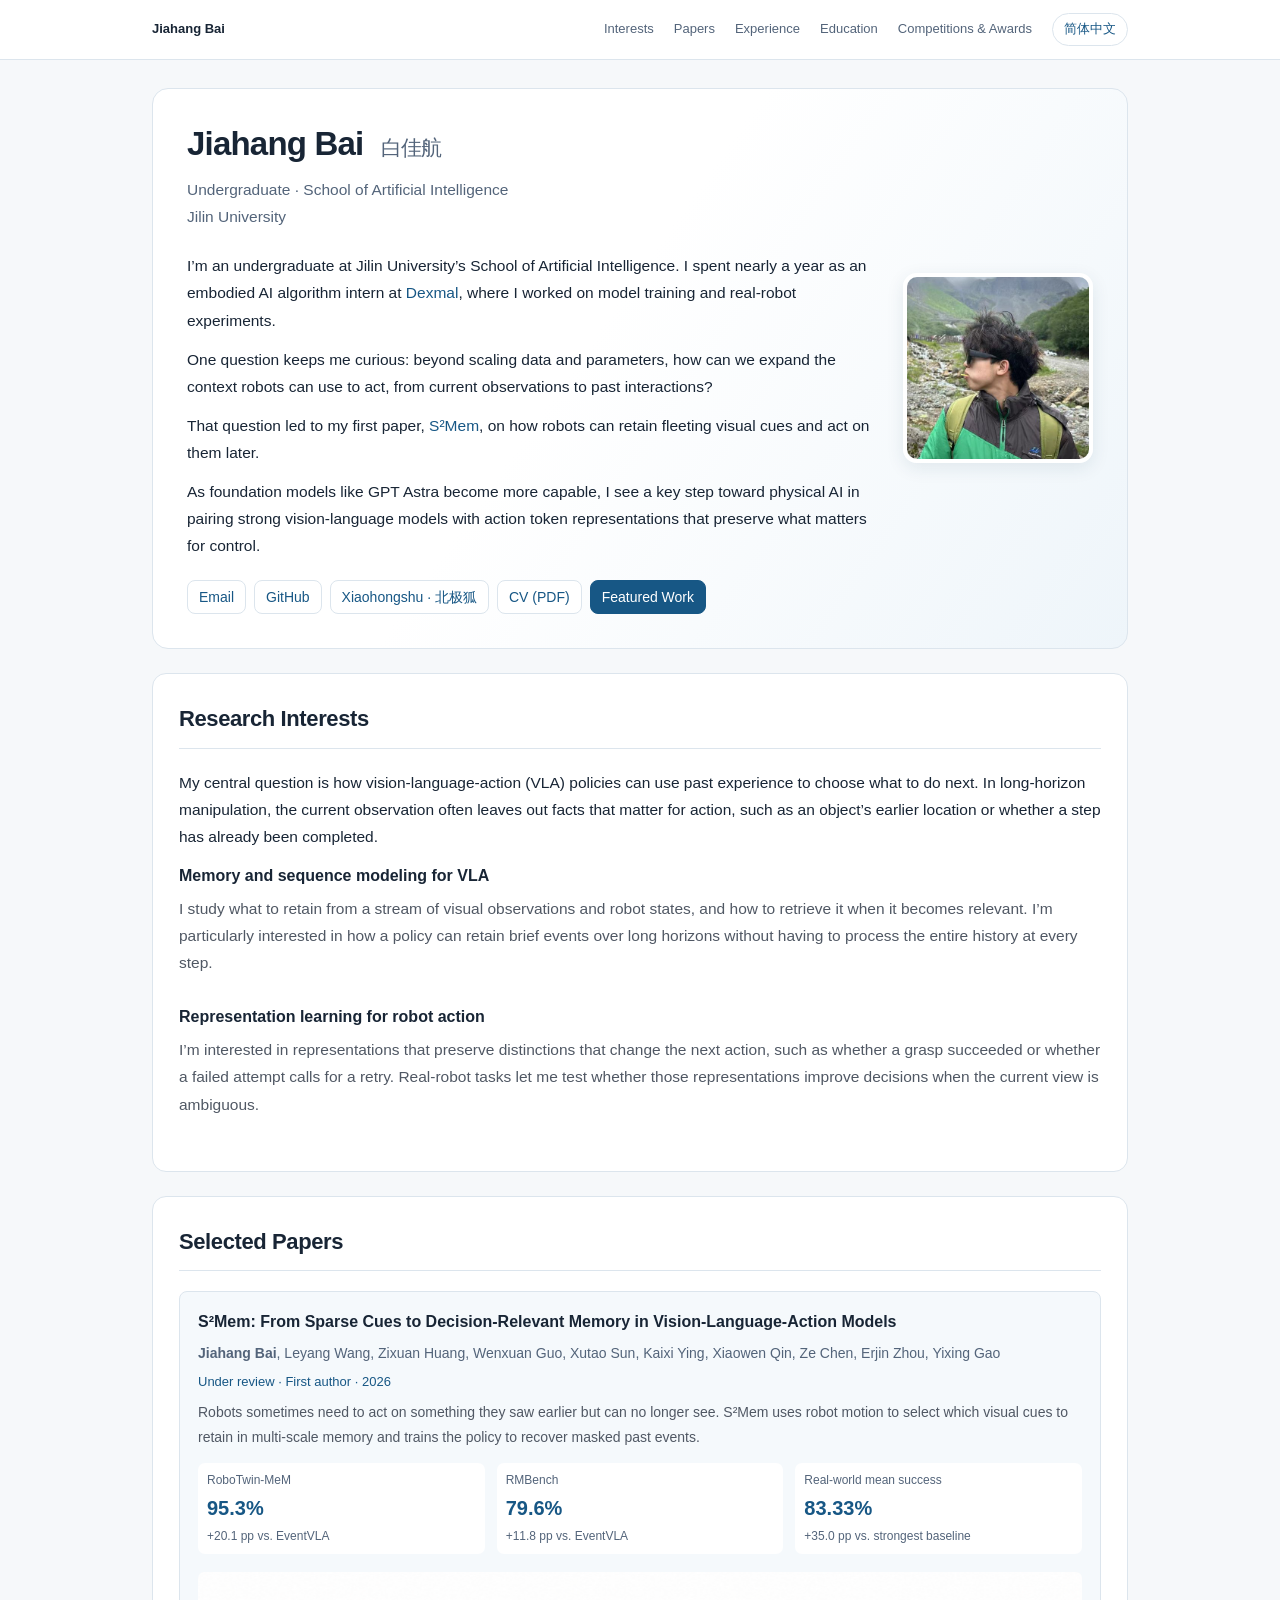
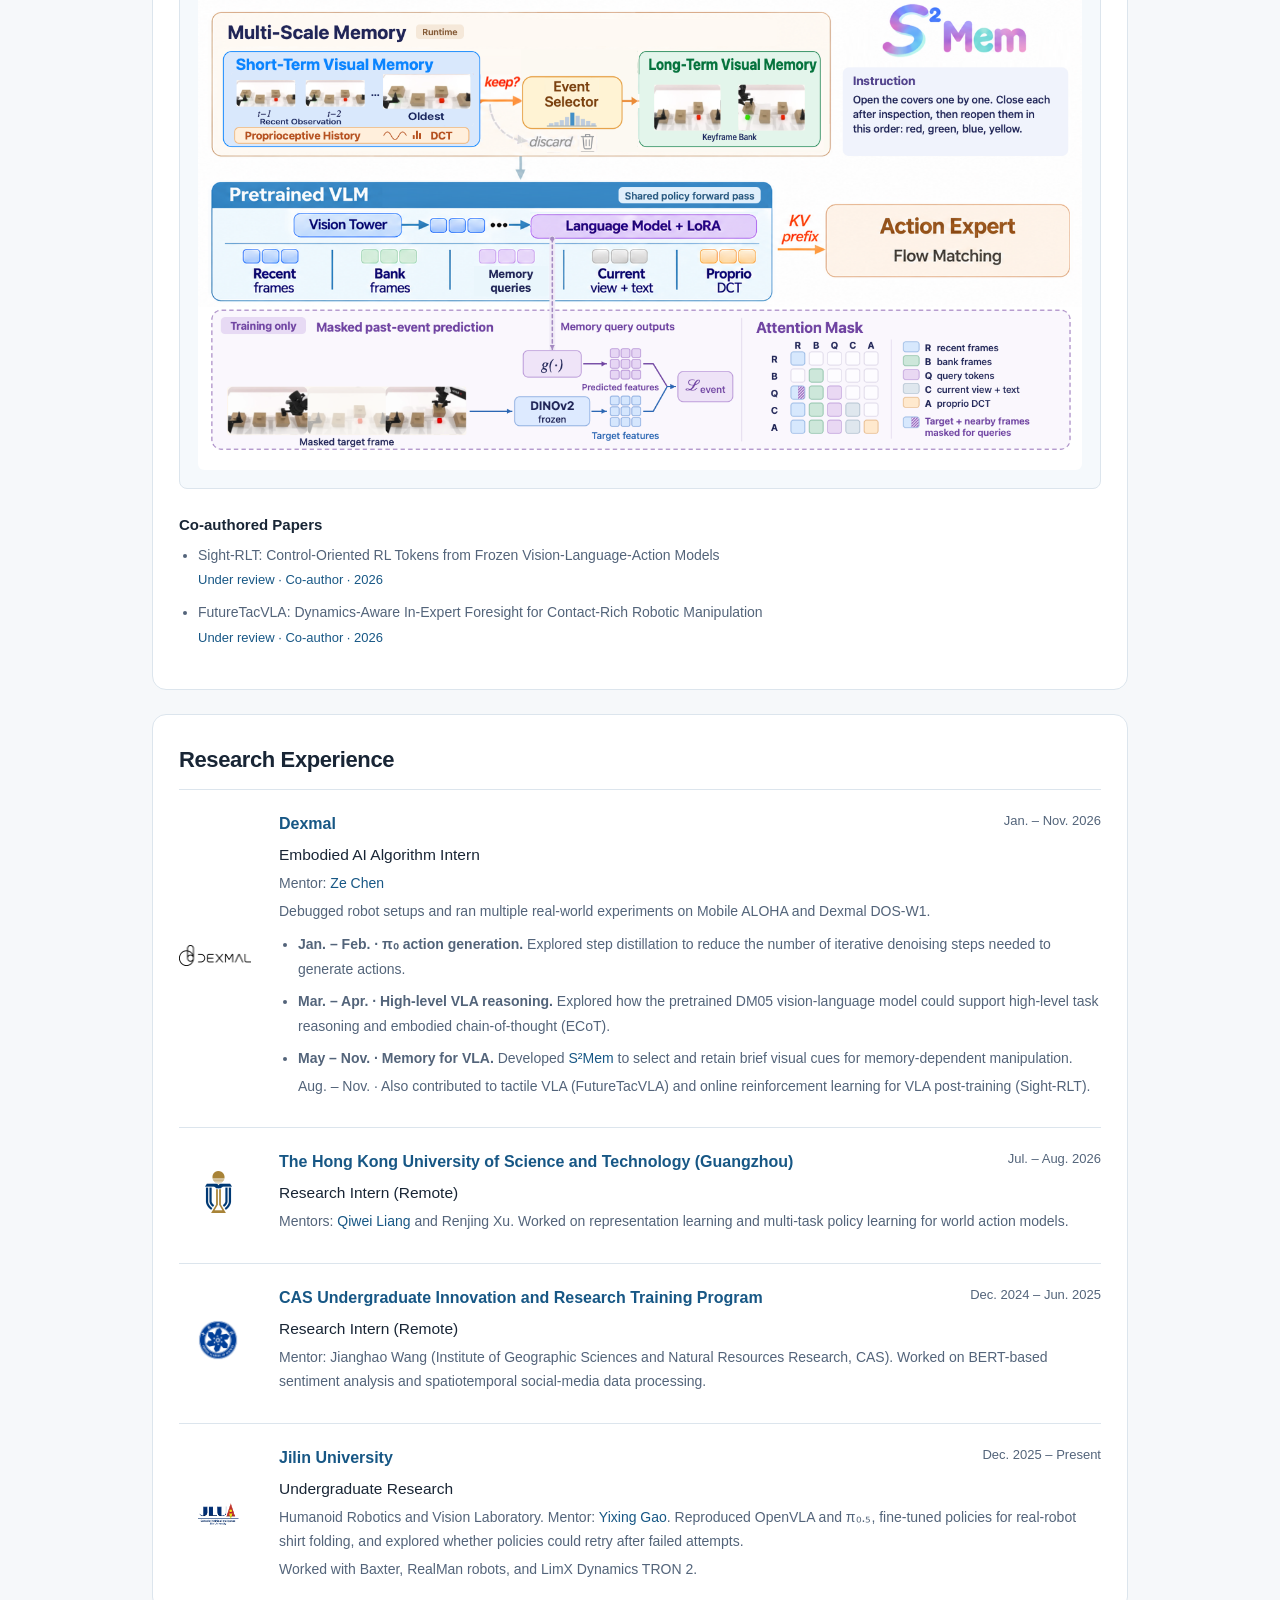
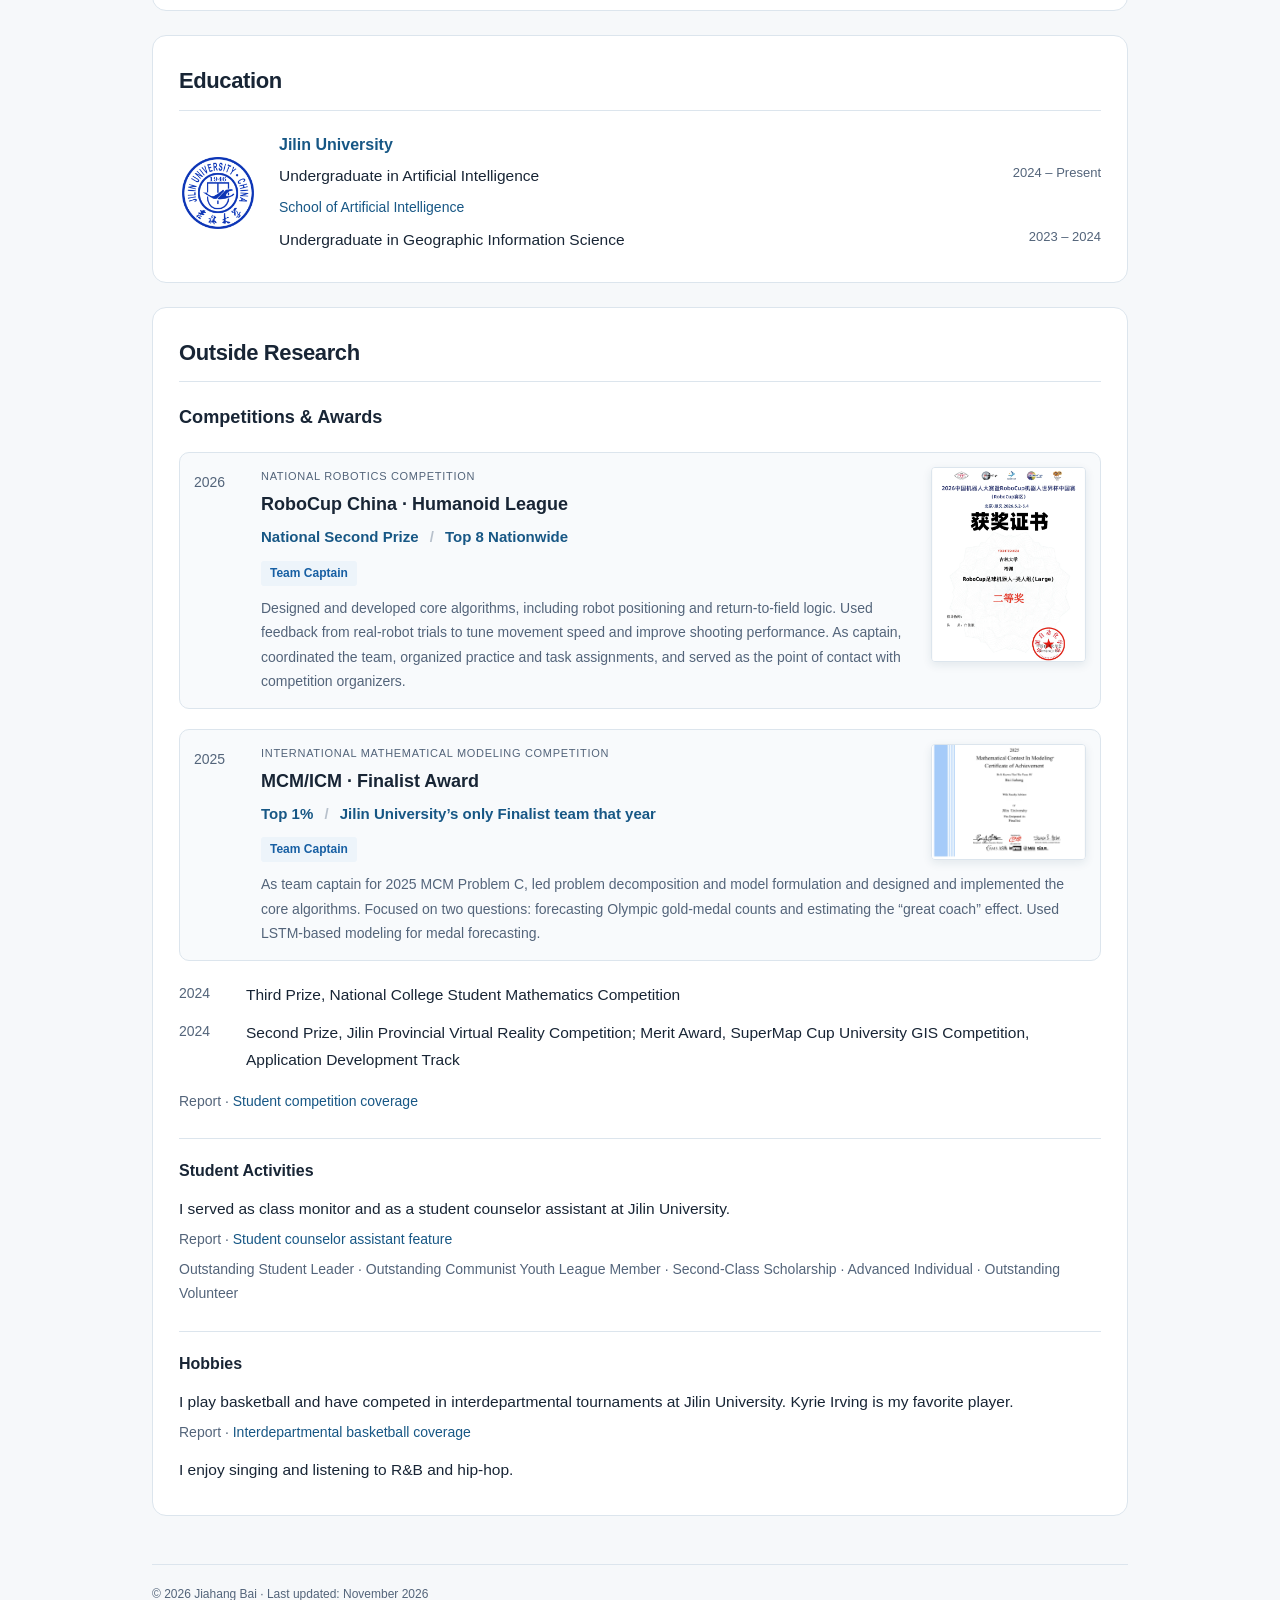
==== index.html @ dd1dfa13 "Display the S²Mem architecture at full card width" ====
<!doctype html>
<html lang="en">
<head>
<meta charset="utf-8"><meta name="viewport" content="width=device-width, initial-scale=1">
<title>Jiahang Bai | Jilin University</title>
<meta name="description" content="Jiahang Bai, undergraduate at Jilin University. Research in embodied AI, robot learning and memory in vision-language-action models.">
<link rel="canonical" href="https://jiahangbai.github.io/">
<link rel="stylesheet" href="site.css?v=s2mem-wide">

</head>
<body>
<nav aria-label="Main navigation"><div class="wrap"><a class="name" href="#about">Jiahang Bai</a><a href="#research">Interests</a><a href="#ongoing">Papers</a><a href="#experience">Experience</a><a href="#education">Education</a><a href="#honors">Competitions &amp; Awards</a><a class="language-switch" href="zh.html" hreflang="zh-CN" lang="zh-CN">简体中文</a></div></nav>
<main class="wrap">
<header id="about"><div><h1>Jiahang Bai <span lang="zh">白佳航</span></h1><p class="role">Undergraduate · School of Artificial Intelligence<br>Jilin University</p><p>I’m an undergraduate at Jilin University’s School of Artificial Intelligence. I spent nearly a year as an embodied AI algorithm intern at <a href="https://www.dexmal.com/">Dexmal</a>, where I worked on model training and real-robot experiments.</p><p>One question keeps me curious: beyond scaling data and parameters, how can we expand the context robots can use to act, from current observations to past interactions?</p><p>That question led to my first paper, <a href="#s2mem">S²Mem</a>, on how robots can retain fleeting visual cues and act on them later.</p><p>As foundation models like GPT Astra become more capable, I see a key step toward physical AI in pairing strong vision-language models with action token representations that preserve what matters for control.</p><div class="links"><a href="mailto:baijh2323@mails.jlu.edu.cn">Email</a><a href="https://github.com/JiahangBai">GitHub</a><a href="https://xhslink.cn/o/AUrNLGoAuPa" target="_blank" rel="noopener">Xiaohongshu · 北极狐</a><a href="assets/Jiahang_Bai_Research_CV.pdf?v=selected-papers" target="_blank" rel="noopener">CV (PDF)</a><a href="#s2mem">Featured Work</a></div></div><div class="photo"><img class="portrait" src="assets/portrait-mountains.jpg" alt="Jiahang Bai in a mountain valley" width="190" height="190"></div></header>
<section id="research">
<h2>Research Interests</h2>
<p>My central question is how vision-language-action (VLA) policies can use past experience to choose what to do next. In long-horizon manipulation, the current observation often leaves out facts that matter for action, such as an object’s earlier location or whether a step has already been completed.</p>
<article class="research"><h3>Memory and sequence modeling for VLA</h3><p>I study what to retain from a stream of visual observations and robot states, and how to retrieve it when it becomes relevant. I’m particularly interested in how a policy can retain brief events over long horizons without having to process the entire history at every step.</p></article>
<article class="research"><h3>Representation learning for robot action</h3><p>I’m interested in representations that preserve distinctions that change the next action, such as whether a grasp succeeded or whether a failed attempt calls for a retry. Real-robot tasks let me test whether those representations improve decisions when the current view is ambiguous.</p></article>
</section>
<section id="ongoing">
<h2>Selected Papers</h2>
<article class="paper-row featured-paper" id="s2mem">
  <div>
    <h3>S²Mem: From Sparse Cues to Decision-Relevant Memory in Vision-Language-Action Models</h3>
    <p class="details"><strong>Jiahang Bai</strong>, Leyang Wang, Zixuan Huang, Wenxuan Guo, Xutao Sun, Kaixi Ying, Xiaowen Qin, Ze Chen, Erjin Zhou, Yixing Gao</p>
    <p class="paper-status">Under review · First author · 2026</p>
    <p class="paper-description">Robots sometimes need to act on something they saw earlier but can no longer see. S²Mem uses robot motion to select which visual cues to retain in multi-scale memory and trains the policy to recover masked past events.</p>
    <dl class="paper-metrics">
      <div><dt>RoboTwin-MeM</dt><dd><strong>95.3%</strong><span>+20.1 pp vs. EventVLA</span></dd></div>
      <div><dt>RMBench</dt><dd><strong>79.6%</strong><span>+11.8 pp vs. EventVLA</span></dd></div>
      <div><dt>Real-world mean success</dt><dd><strong>83.33%</strong><span>+35.0 pp vs. strongest baseline</span></dd></div>
    </dl>
  </div>
  <img class="paper-thumbnail" src="assets/s2mem-architecture.webp?v=masked-past-event" alt="S²Mem architecture showing short- and long-term visual memory, event selection, and the action expert" width="1400" height="788" loading="lazy">
</article>
<h3 class="ongoing-title">Co-authored Papers</h3>
<ul class="details ongoing-list">
<li>Sight-RLT: Control-Oriented RL Tokens from Frozen Vision-Language-Action Models<br><span class="paper-status">Under review · Co-author · 2026</span></li>
<li>FutureTacVLA: Dynamics-Aware In-Expert Foresight for Contact-Rich Robotic Manipulation<br><span class="paper-status">Under review · Co-author · 2026</span></li>
</ul>
</section>

<section id="experience"><h2>Research Experience</h2><article class="entry">
  <img class="logo" src="assets/dexmal.png" alt="Dexmal logo" loading="lazy">
  <div>
    <div class="entry-head"><h3><a href="https://www.dexmal.com/">Dexmal</a></h3><span class="date">Jan. – Nov. 2026</span></div>
    <p>Embodied AI Algorithm Intern</p>
    <p class="details">Mentor: <a href="https://openreview.net/profile?id=~Ze_Chen8">Ze Chen</a></p>
    <p class="details">Debugged robot setups and ran multiple real-world experiments on Mobile ALOHA and Dexmal DOS-W1.</p>
    <ul class="details internship-timeline">
      <li><strong>Jan. – Feb. · π₀ action generation.</strong> Explored step distillation to reduce the number of iterative denoising steps needed to generate actions.</li>
      <li><strong>Mar. – Apr. · High-level VLA reasoning.</strong> Explored how the pretrained DM05 vision-language model could support high-level task reasoning and embodied chain-of-thought (ECoT).</li>
      <li><strong>May – Nov. · Memory for VLA.</strong> Developed <a href="#s2mem">S²Mem</a> to select and retain brief visual cues for memory-dependent manipulation.
        <p>Aug. – Nov. · Also contributed to tactile VLA (FutureTacVLA) and online reinforcement learning for VLA post-training (Sight-RLT).</p>
      </li>
    </ul>
  </div>
</article>
<article class="entry">
  <img class="logo intern-logo" src="assets/hkust-gz.png" alt="HKUST Guangzhou emblem" loading="lazy">
  <div><div class="entry-head"><h3><a href="https://www.hkust-gz.edu.cn/">The Hong Kong University of Science and Technology (Guangzhou)</a></h3><span class="date">Jul. – Aug. 2026</span></div>
  <p>Research Intern (Remote)</p><p class="details">Mentors: <a href="https://kolakivy.github.io/">Qiwei Liang</a> and Renjing Xu. Worked on representation learning and multi-task policy learning for world action models.</p></div>
</article>
<article class="entry">
  <img class="logo intern-logo" src="assets/cas-icon.png" alt="Chinese Academy of Sciences emblem" loading="lazy">
  <div><div class="entry-head"><h3><a href="https://zxsq.ucas.ac.cn/login/index/ti">CAS Undergraduate Innovation and Research Training Program</a></h3><span class="date">Dec. 2024 – Jun. 2025</span></div>
  <p>Research Intern (Remote)</p><p class="details">Mentor: Jianghao Wang (Institute of Geographic Sciences and Natural Resources Research, CAS). Worked on BERT-based sentiment analysis and spatiotemporal social-media data processing.</p></div>
</article>

<article class="entry">
  <img class="logo intern-logo" src="assets/jlu-ai.png" alt="School of Artificial Intelligence, Jilin University" loading="lazy">
  <div><div class="entry-head"><h3><a href="https://www.jlu.edu.cn/">Jilin University</a></h3><span class="date">Dec. 2025 – Present</span></div>
  <p>Undergraduate Research</p><p class="details">Humanoid Robotics and Vision Laboratory. Mentor: <a href="https://sai.jlu.edu.cn/info/1094/3451.htm">Yixing Gao</a>. Reproduced OpenVLA and π₀.₅, fine-tuned policies for real-robot shirt folding, and explored whether policies could retry after failed attempts.</p><p class="details">Worked with Baxter, RealMan robots, and LimX Dynamics TRON 2.</p></div>
</article>
</section>

<section id="education">
<h2>Education</h2>
<article class="entry">
  <img class="logo education-logo" src="assets/jlu-seal.png" alt="Jilin University seal" loading="lazy">
  <div>
    <h3><a href="https://www.jlu.edu.cn/">Jilin University</a></h3>
    <div class="entry-head"><p>Undergraduate in Artificial Intelligence</p><p class="date">2024 – Present</p></div>
    <p class="details"><a href="https://sai.jlu.edu.cn/">School of Artificial Intelligence</a></p>
    <div class="entry-head"><p>Undergraduate in Geographic Information Science</p><p class="date">2023 – 2024</p></div>
  </div>
</article>
</section>

<section id="personal">
<h2>Outside Research</h2>
<h3 id="honors">Competitions &amp; Awards</h3>

<article class="award-feature"><div class="award-year">2026</div><div><a class="award-certificate" href="assets/robocup-2026-public.webp" target="_blank" rel="noopener"><img src="assets/robocup-2026-public.webp" alt="View RoboCup China second-prize certificate" loading="lazy"></a><div class="award-label">NATIONAL ROBOTICS COMPETITION</div><h3>RoboCup China · Humanoid League</h3><p class="award-result">National Second Prize <span class="award-divider">/</span> Top 8 Nationwide</p><p class="lead-role">Team Captain</p><p class="details">Designed and developed core algorithms, including robot positioning and return-to-field logic. Used feedback from real-robot trials to tune movement speed and improve shooting performance. As captain, coordinated the team, organized practice and task assignments, and served as the point of contact with competition organizers.</p></div></article>
<article class="award-feature"><div class="award-year">2025</div><div><a class="award-certificate" href="assets/mcm-finalist-2025-public.webp" target="_blank" rel="noopener"><img src="assets/mcm-finalist-2025-public.webp" alt="View MCM Finalist certificate" loading="lazy"></a><div class="award-label">INTERNATIONAL MATHEMATICAL MODELING COMPETITION</div><h3>MCM/ICM · Finalist Award</h3><p class="award-result">Top 1% <span class="award-divider">/</span> Jilin University’s only Finalist team that year</p><p class="lead-role">Team Captain</p><p class="details">As team captain for 2025 MCM Problem C, led problem decomposition and model formulation and designed and implemented the core algorithms. Focused on two questions: forecasting Olympic gold-medal counts and estimating the “great coach” effect. Used LSTM-based modeling for medal forecasting.</p></div></article>
<ul class="awards"><li><time>2024</time><span>Third Prize, National College Student Mathematics Competition</span></li><li><time>2024</time><span>Second Prize, Jilin Provincial Virtual Reality Competition; Merit Award, SuperMap Cup University GIS Competition, Application Development Track</span></li></ul>
<p class="details">Report · <a href="https://mp.weixin.qq.com/s/TONbN0jL97cidkeUOd3OWg">Student competition coverage</a></p>
<div class="leadership"><h3>Student Activities</h3><p>I served as class monitor and as a student counselor assistant at Jilin University.</p><p class="details">Report · <a href="https://mp.weixin.qq.com/s/-CR4iiOFx83Kbp5x8P1b0Q">Student counselor assistant feature</a></p><p class="details">Outstanding Student Leader · Outstanding Communist Youth League Member · Second-Class Scholarship · Advanced Individual · Outstanding Volunteer</p></div>
<div class="leadership hobbies" id="hobbies"><h3>Hobbies</h3><p>I play basketball and have competed in interdepartmental tournaments at Jilin University. Kyrie Irving is my favorite player.</p><p class="details">Report · <a href="https://mp.weixin.qq.com/s/jBBe-aK7J_uYt_GGxvR-3g">Interdepartmental basketball coverage</a></p><p>I enjoy singing and listening to R&amp;B and hip-hop.</p></div>
</section>
<footer>© 2026 Jiahang Bai · Last updated: November 2026</footer>
</main>
<script>
const languageSwitch = document.querySelector('.language-switch');
languageSwitch.addEventListener('click', () => {
  languageSwitch.hash = window.location.hash;
});
</script>
</body></html>
---- site.css ----
:root{--blue:#175fa3;--ink:#242830;--muted:#69717c;--line:#e8ebef}*{box-sizing:border-box}html{scroll-behavior:smooth}body{margin:0;background:#fff;color:var(--ink);font:15.5px/1.75 -apple-system,BlinkMacSystemFont,"Segoe UI",Arial,sans-serif}a{color:var(--blue);text-decoration:none}a:hover{text-decoration:underline}a:focus-visible{outline:2px solid var(--blue);outline-offset:4px}.wrap{max-width:900px;margin:auto;padding:0 32px}nav{border-bottom:1px solid var(--line);padding:20px 0}nav .wrap{display:flex;gap:25px;align-items:center}nav a{font-size:13px;color:var(--muted)}nav .name{color:var(--ink);font-weight:600;margin-right:auto}header{display:grid;grid-template-columns:1fr 190px;gap:55px;align-items:center;padding:58px 0 30px}h1{font-size:33px;font-weight:500;letter-spacing:-.8px;line-height:1.25;margin:0 0 12px}h1 span{font-size:21px;color:var(--muted);font-weight:400;margin-left:9px}.role{color:var(--muted);margin:0 0 22px}.portrait{width:190px;height:190px;object-fit:cover;border-radius:5px}.links{display:flex;gap:18px;font-size:14px;margin-top:20px}p{margin:12px 0}section{padding-top:26px;scroll-margin-top:24px}h2{font-size:22px;font-weight:500;margin:0 0 20px;padding-bottom:9px;border-bottom:1px solid var(--line)}.paper-row{display:grid;grid-template-columns:220px 1fr;gap:25px;align-items:center;margin:4px 0 23px}.paper-thumbnail{display:block;width:220px;height:auto}.paper-row h3{font-size:16px;line-height:1.55;font-weight:600;margin:0 0 6px}.paper-row p{margin:6px 0}.paper-description{font-size:14px;color:#505864}.paper-status{font-size:13px;color:var(--blue)!important}.paper-figure{display:block;width:100%;height:auto;margin:18px 0 8px;border:1px solid var(--line);border-radius:5px}.research{padding:0 0 22px}.research h3{font-size:16px;font-weight:600;margin:0 0 5px}.research p{margin:5px 0;color:#505864}.eyebrow{font-size:12px;color:var(--muted);margin-bottom:6px}.entry{display:grid;grid-template-columns:78px 1fr;gap:22px;margin:0 0 26px;align-items:center}.logo{width:72px;height:72px;object-fit:contain}.entry h3{font-size:16px;margin:0;font-weight:600}.entry p{margin:3px 0}.details{color:var(--muted);font-size:14px}.entry-head{display:flex;justify-content:space-between;gap:15px}.date{font-size:13px;color:var(--muted);white-space:nowrap}.additional{margin-left:100px}.additional h3{font-size:14px;color:var(--muted);font-weight:500;margin:24px 0 14px}.additional p{font-size:14px;margin:0 0 17px}.additional strong{font-weight:500}.captain{color:var(--blue);font-size:13px}.award-feature{display:grid;grid-template-columns:50px 1fr;gap:17px;padding:8px 0 25px;margin-bottom:20px;border-bottom:1px solid var(--line)}.award-year{font-size:14px;color:var(--muted);padding-top:3px}.award-label{font-size:11px;letter-spacing:.7px;color:var(--muted);margin-bottom:5px}.award-feature h3{font-size:18px;font-weight:600;line-height:1.45;margin:0 0 7px}.award-result{font-size:15px;font-weight:600;color:var(--blue);margin:0 0 7px}.award-divider{color:#b8c1cc;padding:0 7px}.lead-role{display:inline-block;background:#edf4fa;color:#175fa3;font-size:12px;font-weight:600;border-radius:3px;padding:2px 9px;margin:0 0 7px}.award-feature .details{margin:3px 0 0}.leadership{margin:25px 0 0;padding-top:18px;border-top:1px solid var(--line)}.leadership h3{font-size:16px;font-weight:600;margin:0 0 10px}.leadership p{margin:5px 0}.awards{padding:0;list-style:none}.awards li{display:grid;grid-template-columns:50px 1fr;gap:17px;margin:11px 0}.awards time{color:var(--muted);font-size:14px}footer{margin-top:48px;border-top:1px solid var(--line);padding:19px 0 32px;font-size:12px;color:var(--muted)}@media(max-width:640px){.wrap{padding:0 23px}nav .wrap{gap:17px}nav .name{display:none}header{grid-template-columns:1fr;gap:22px;padding-top:36px}header .photo{grid-row:1}.portrait{width:135px;height:135px}h1{font-size:29px}h1 span{font-size:19px}.entry-head{display:block}.entry{grid-template-columns:56px 1fr;gap:16px}.logo{width:52px;height:52px}body{font-size:15px}.paper-row{grid-template-columns:140px 1fr;gap:16px}.paper-thumbnail{width:140px}.additional{margin-left:0}}
@media(max-width:420px){.paper-row{grid-template-columns:1fr}.paper-thumbnail{width:180px}}
.education-logo{width:78px}.intern-logo{width:42px;height:42px;justify-self:center}
.paper-placeholder{display:grid;place-items:center;min-height:72px;border:1px dashed var(--line);border-radius:5px;color:var(--muted);font-size:13px}
@media(max-width:640px){.education-logo{width:56px}}
.internship-timeline{padding-left:19px;margin:9px 0 0}.internship-timeline li+li{margin-top:8px}
.award-certificate{float:right;width:clamp(84px,25%,155px);margin:0 0 8px 14px}
.award-certificate img{display:block;width:100%;height:auto;border:1px solid var(--line);border-radius:4px}
.featured-paper{padding:18px;border:1px solid var(--line);border-radius:8px}
.paper-metrics{display:grid;grid-template-columns:repeat(auto-fit,minmax(120px,1fr));gap:12px;margin:14px 0 0}
.paper-metrics dt,.paper-metrics dd span{display:block;font-size:12px;color:var(--muted)}
.paper-metrics dd{margin:0}.paper-metrics strong{font-size:20px;color:var(--blue)}
.ongoing-title{font-size:15px;margin:0}.ongoing-list{margin-top:5px;padding-left:19px}
@media(max-width:640px){nav .wrap{flex-wrap:wrap;row-gap:8px}}

:root{--ink:#182535;--muted:#53647a;--blue:#175785;--line:#dce5ed}
body{background:#f6f8fa}
.wrap{max-width:1040px}
nav{background:#fff;padding:13px 0}
nav .wrap{gap:20px}
.language-switch{border:1px solid var(--line);border-radius:999px;padding:4px 11px;color:var(--blue);white-space:nowrap}
header{margin:28px 0 6px;padding:34px;border:1px solid var(--line);border-radius:16px;background:linear-gradient(125deg,#fff 45%,#eef5fa);gap:32px}
h1{font-weight:650}
.portrait{display:block;border-radius:14px;border:4px solid white;box-shadow:0 5px 18px #193b5918}
.links a{padding:4px 11px;background:#fff;border:1px solid var(--line);border-radius:8px}
.links a:last-child{background:var(--blue);color:#fff;border-color:var(--blue)}
section{margin-top:24px;padding:26px;background:#fff;border:1px solid var(--line);border-radius:14px}
h2{font-weight:650;letter-spacing:-.018em}
:lang(zh-CN) h2{letter-spacing:normal}
.featured-paper{background:#f5f9fc;padding:18px;grid-template-columns:minmax(0,1fr);gap:18px}
.featured-paper > .paper-thumbnail{width:100%}
.paper-thumbnail{max-width:100%;border-radius:6px}
.paper-metrics{grid-template-columns:repeat(3,minmax(0,1fr))}
.paper-metrics>div{padding:7px 9px;background:#fff;border-radius:7px}
.ongoing-list li+li{margin-top:8px}
#experience .entry+.entry{border-top:1px solid var(--line);padding-top:20px}
.entry:last-child{margin-bottom:0}
.award-feature{background:#f8fafc;border:1px solid var(--line);border-radius:10px;padding:14px}
.award-certificate img{box-shadow:0 3px 10px #193b5918}
@media(max-width:640px){
  nav .wrap{gap:8px 13px}
  header{padding:22px;gap:16px}
  section{padding:17px}
  .award-feature{grid-template-columns:1fr;gap:4px}
  .featured-paper{padding:12px}
  .featured-paper > .paper-thumbnail{
    width:calc(100% + 24px);
    max-width:none;
    margin:0 -12px -12px;
    border-radius:0 0 7px 7px;
  }
  .paper-metrics{grid-template-columns:repeat(auto-fit,minmax(100px,1fr))}
}

.hobbies .details{margin-top:2px}
.hobbies .details+p{margin-top:12px}
.links{flex-wrap:wrap;gap:8px}
nav a:hover,.links a:hover{color:var(--blue)}
.links a:last-child:hover{background:#12456a;color:white}
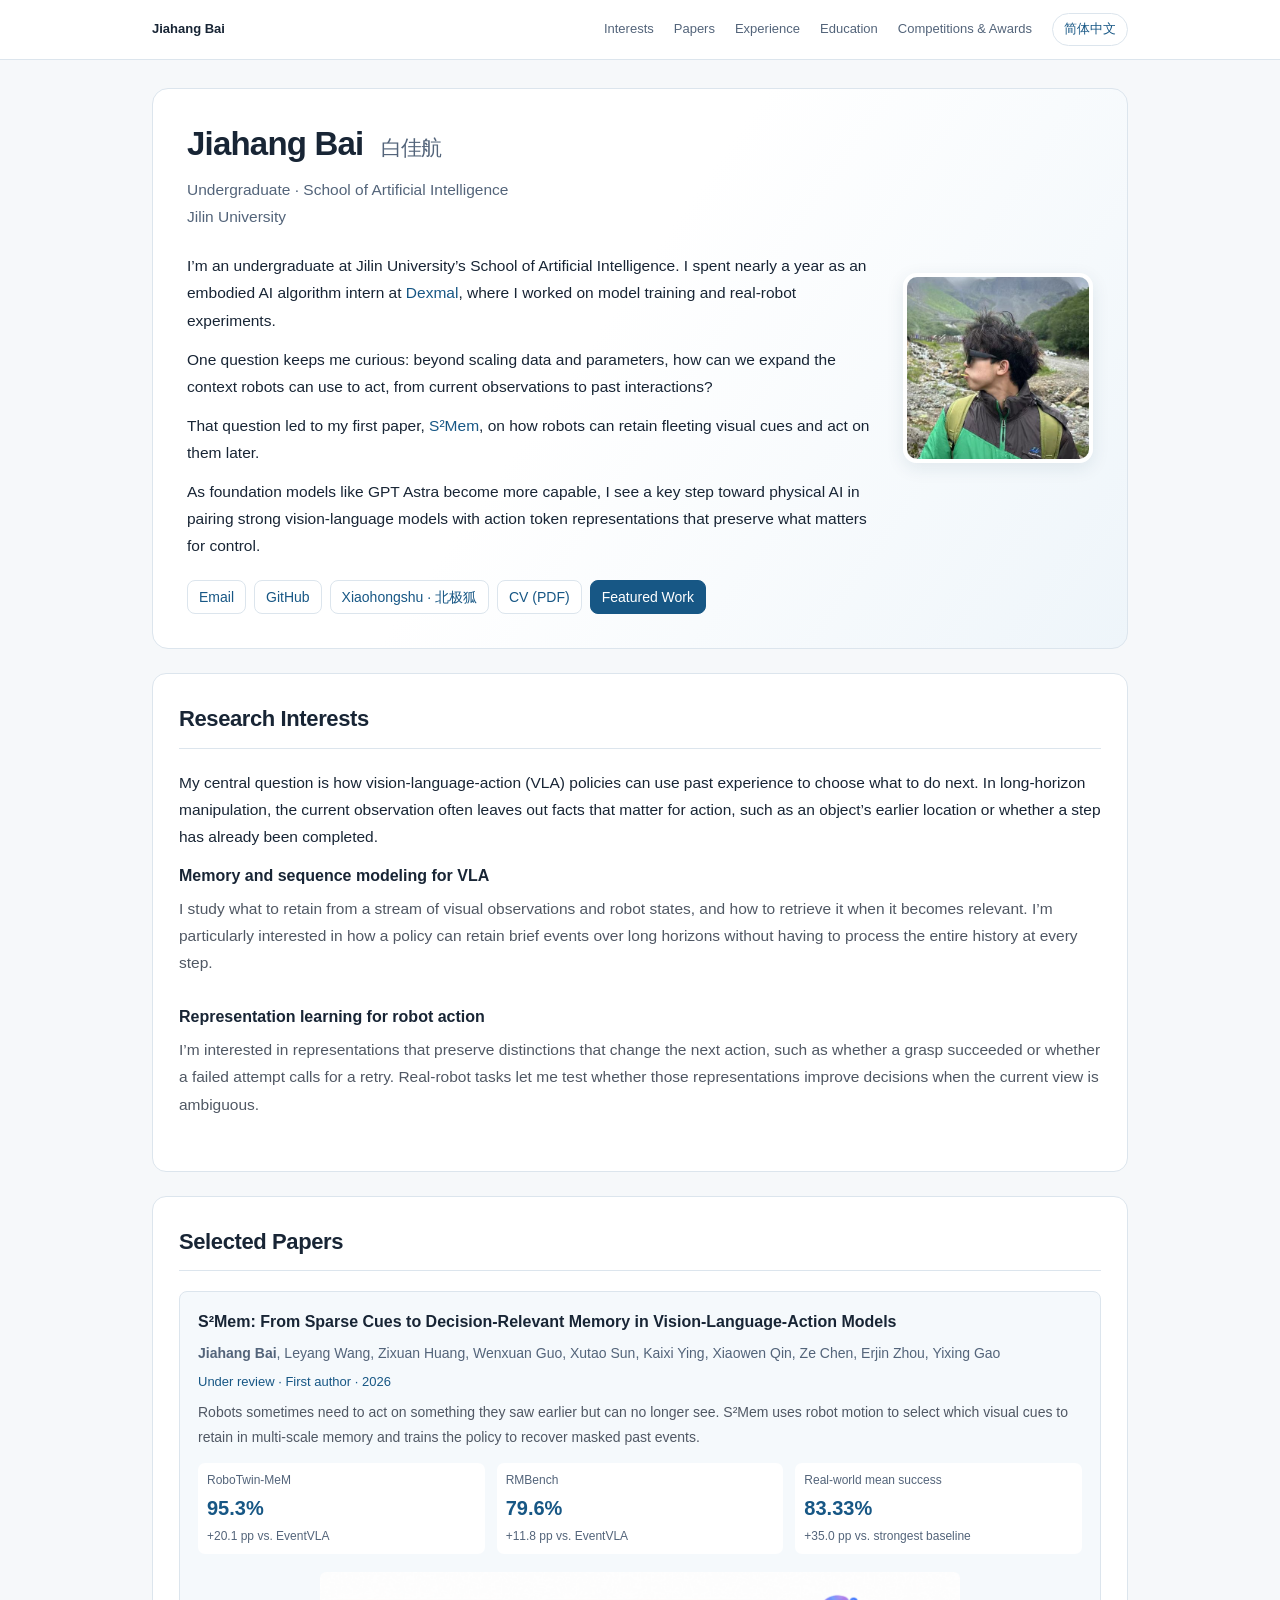
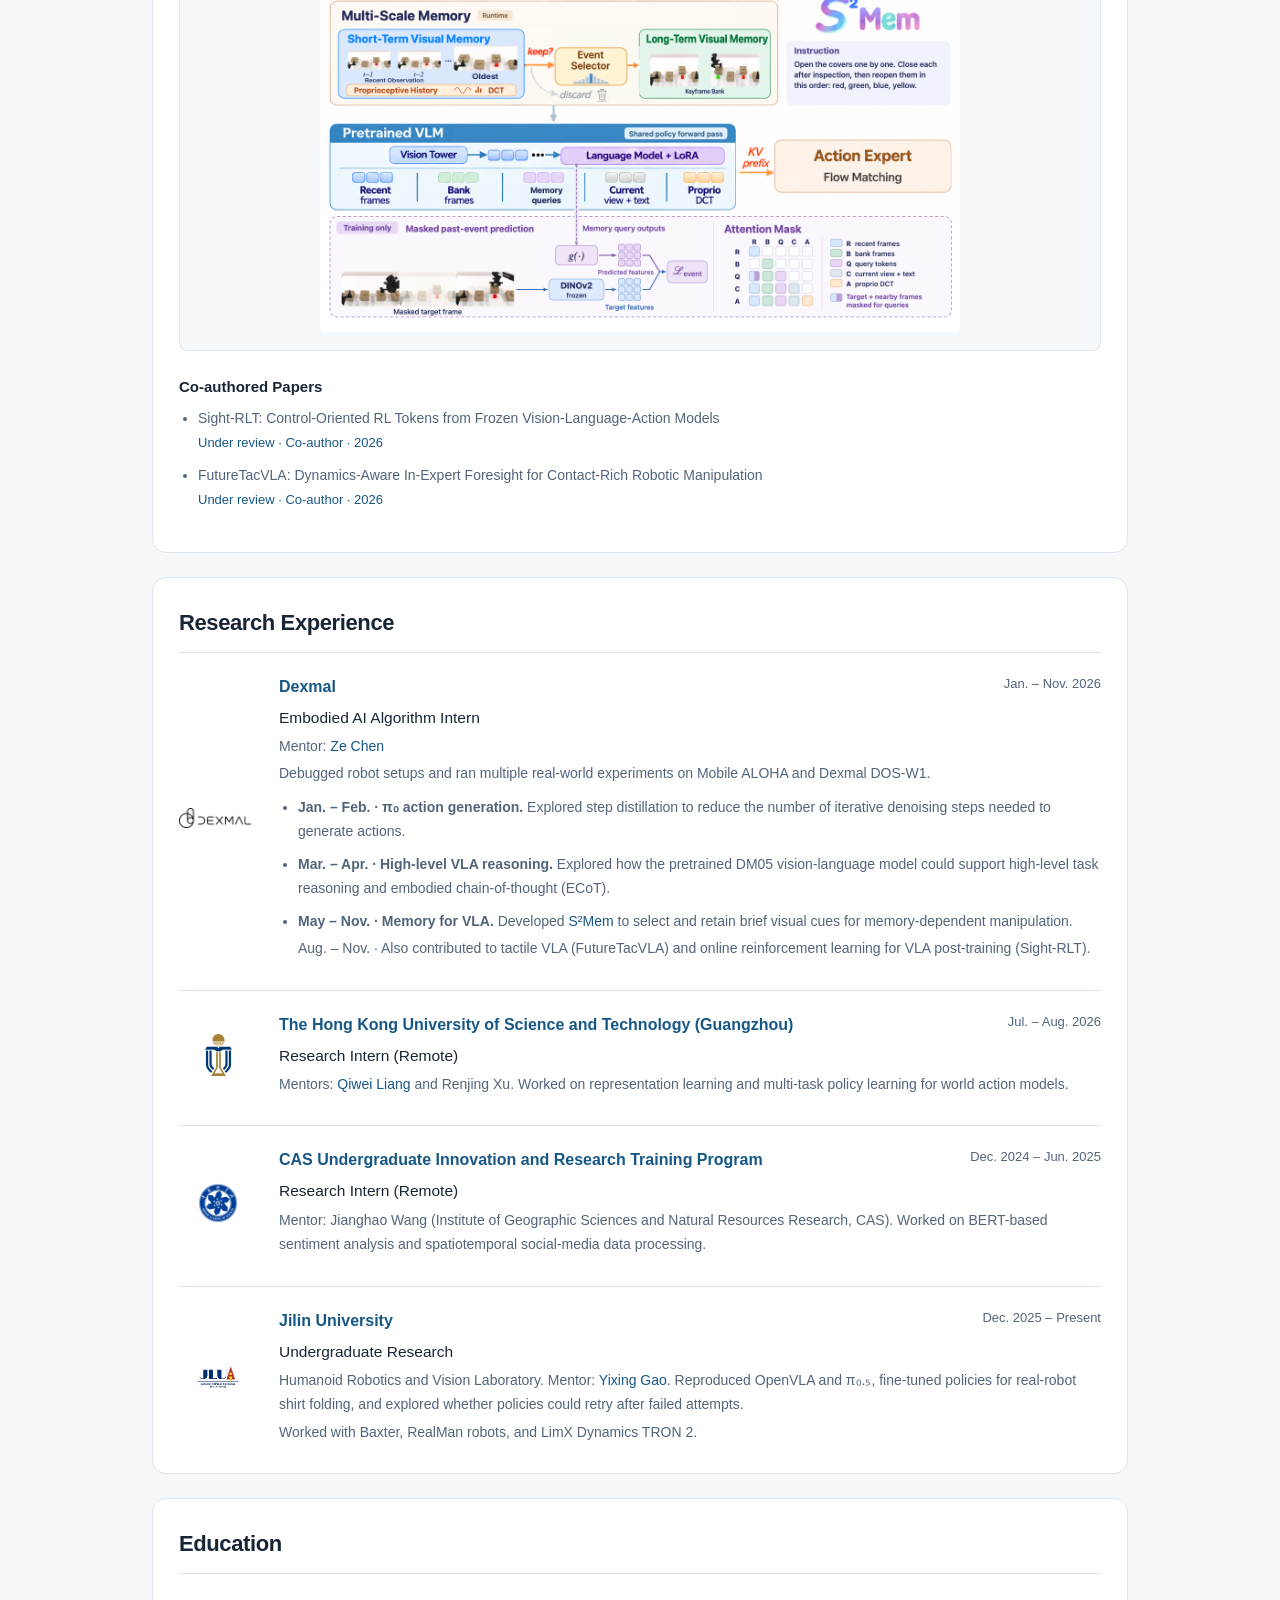
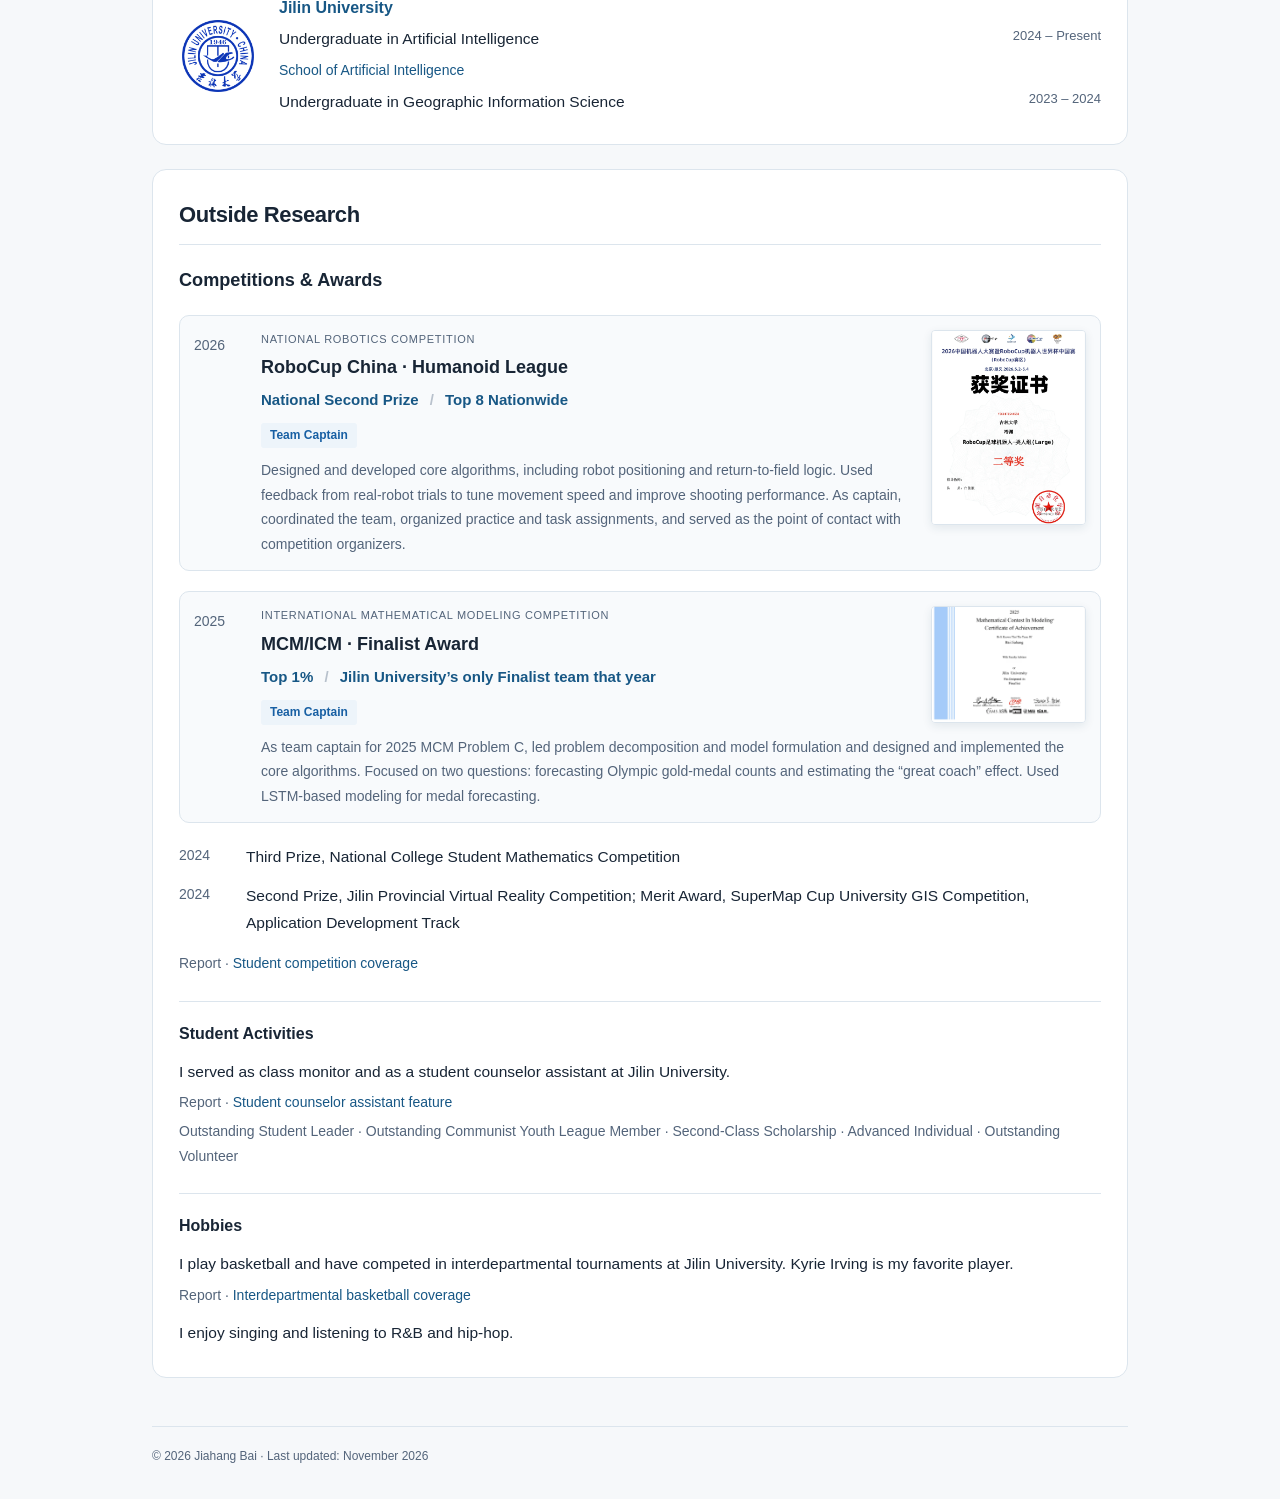
==== commit d57baff8: "Center the S²Mem architecture at a moderate width" ====
--- a/index.html
+++ b/index.html
@@ -5,7 +5,7 @@
 <title>Jiahang Bai | Jilin University</title>
 <meta name="description" content="Jiahang Bai, undergraduate at Jilin University. Research in embodied AI, robot learning and memory in vision-language-action models.">
 <link rel="canonical" href="https://jiahangbai.github.io/">
-<link rel="stylesheet" href="site.css?v=s2mem-wide">
+<link rel="stylesheet" href="site.css?v=s2mem-medium">
 
 </head>
 <body>
--- a/site.css
+++ b/site.css
@@ -28,7 +28,7 @@
 h2{font-weight:650;letter-spacing:-.018em}
 :lang(zh-CN) h2{letter-spacing:normal}
 .featured-paper{background:#f5f9fc;padding:18px;grid-template-columns:minmax(0,1fr);gap:18px}
-.featured-paper > .paper-thumbnail{width:100%}
+.featured-paper > .paper-thumbnail{width:100%;max-width:640px;justify-self:center}
 .paper-thumbnail{max-width:100%;border-radius:6px}
 .paper-metrics{grid-template-columns:repeat(3,minmax(0,1fr))}
 .paper-metrics>div{padding:7px 9px;background:#fff;border-radius:7px}
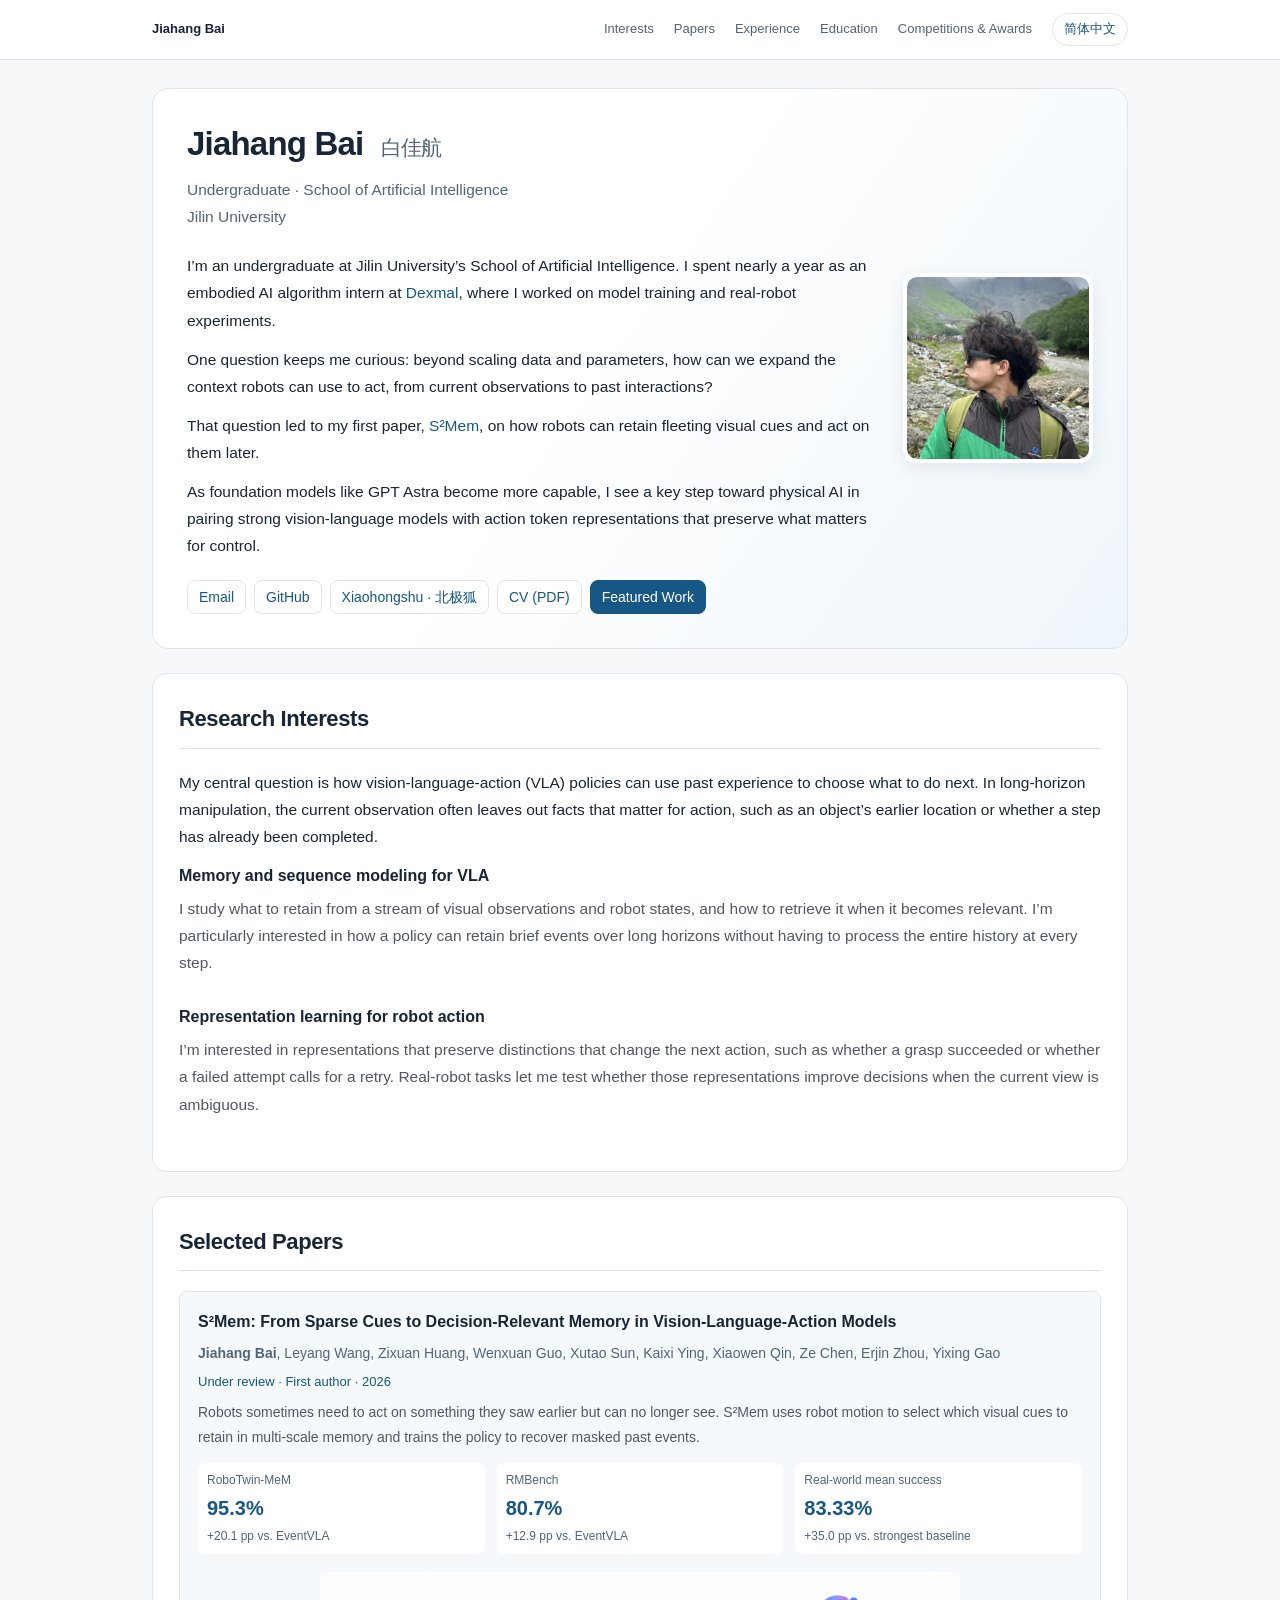
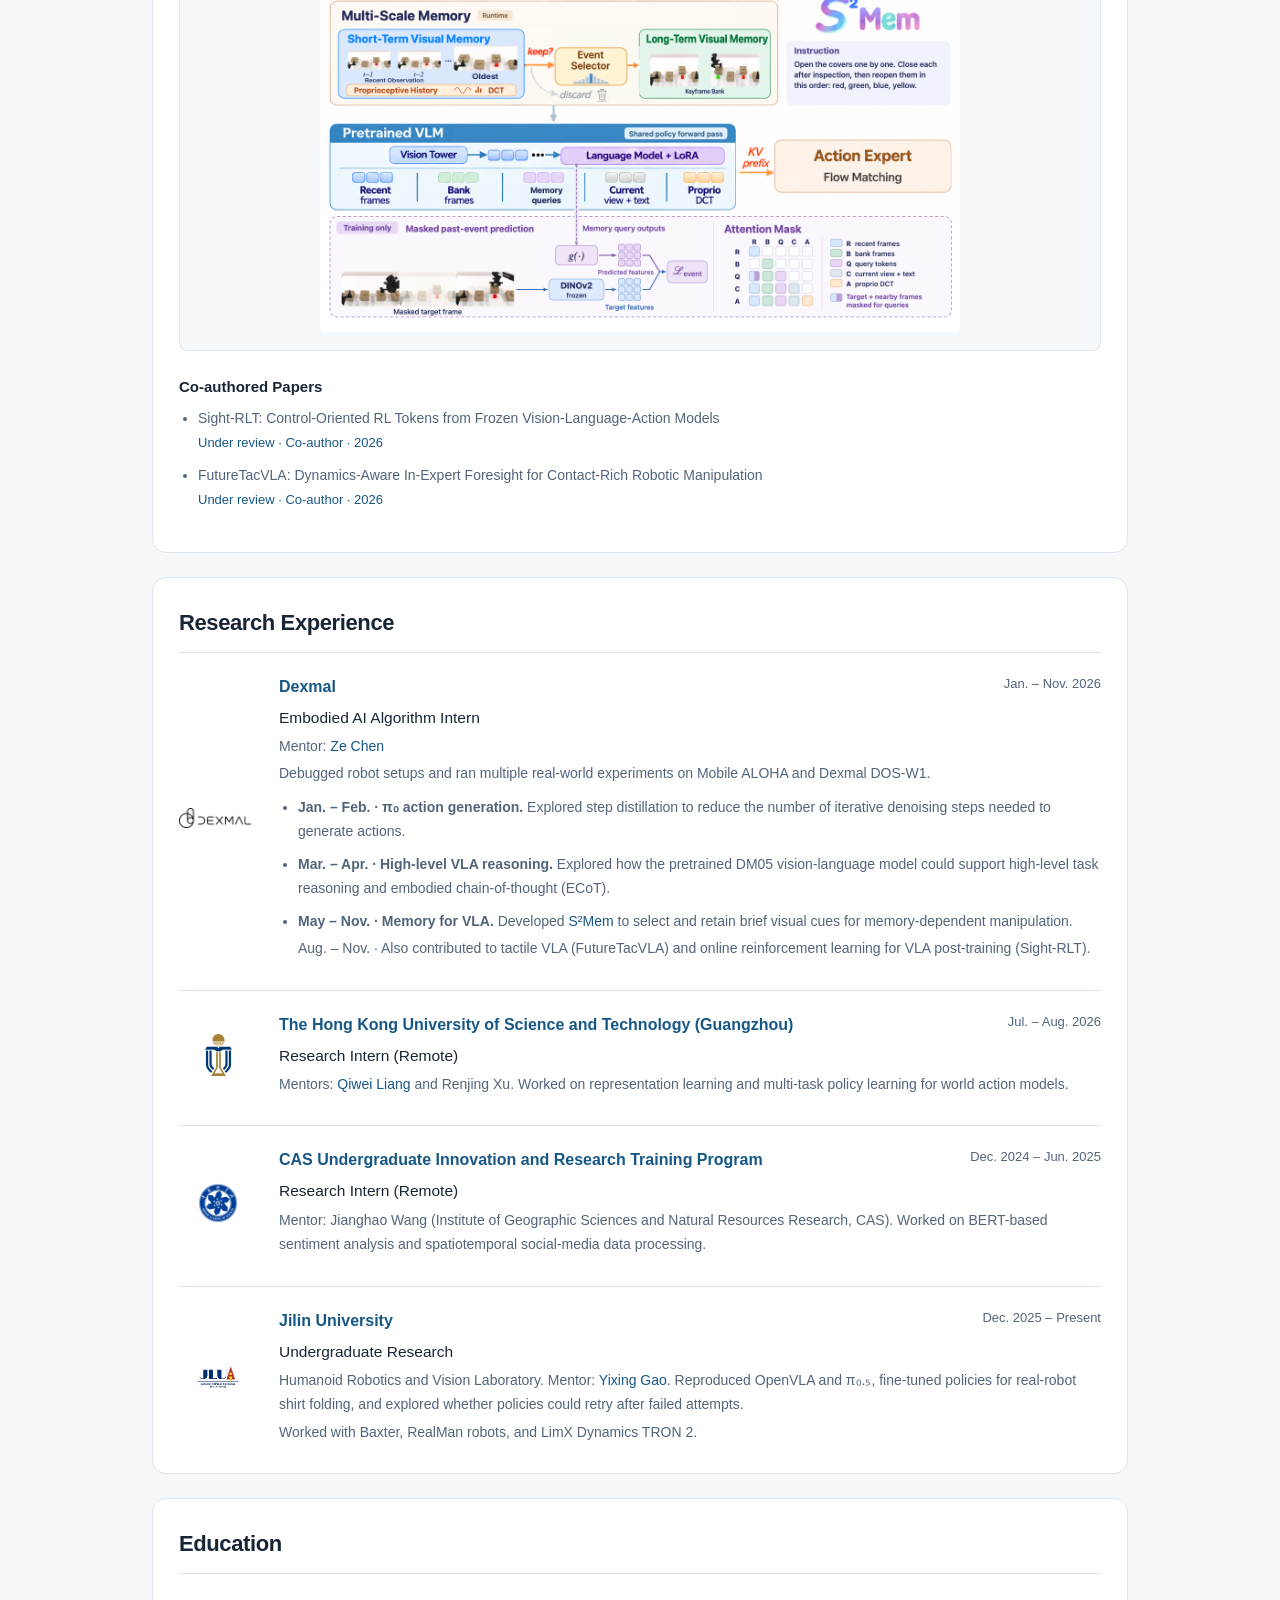
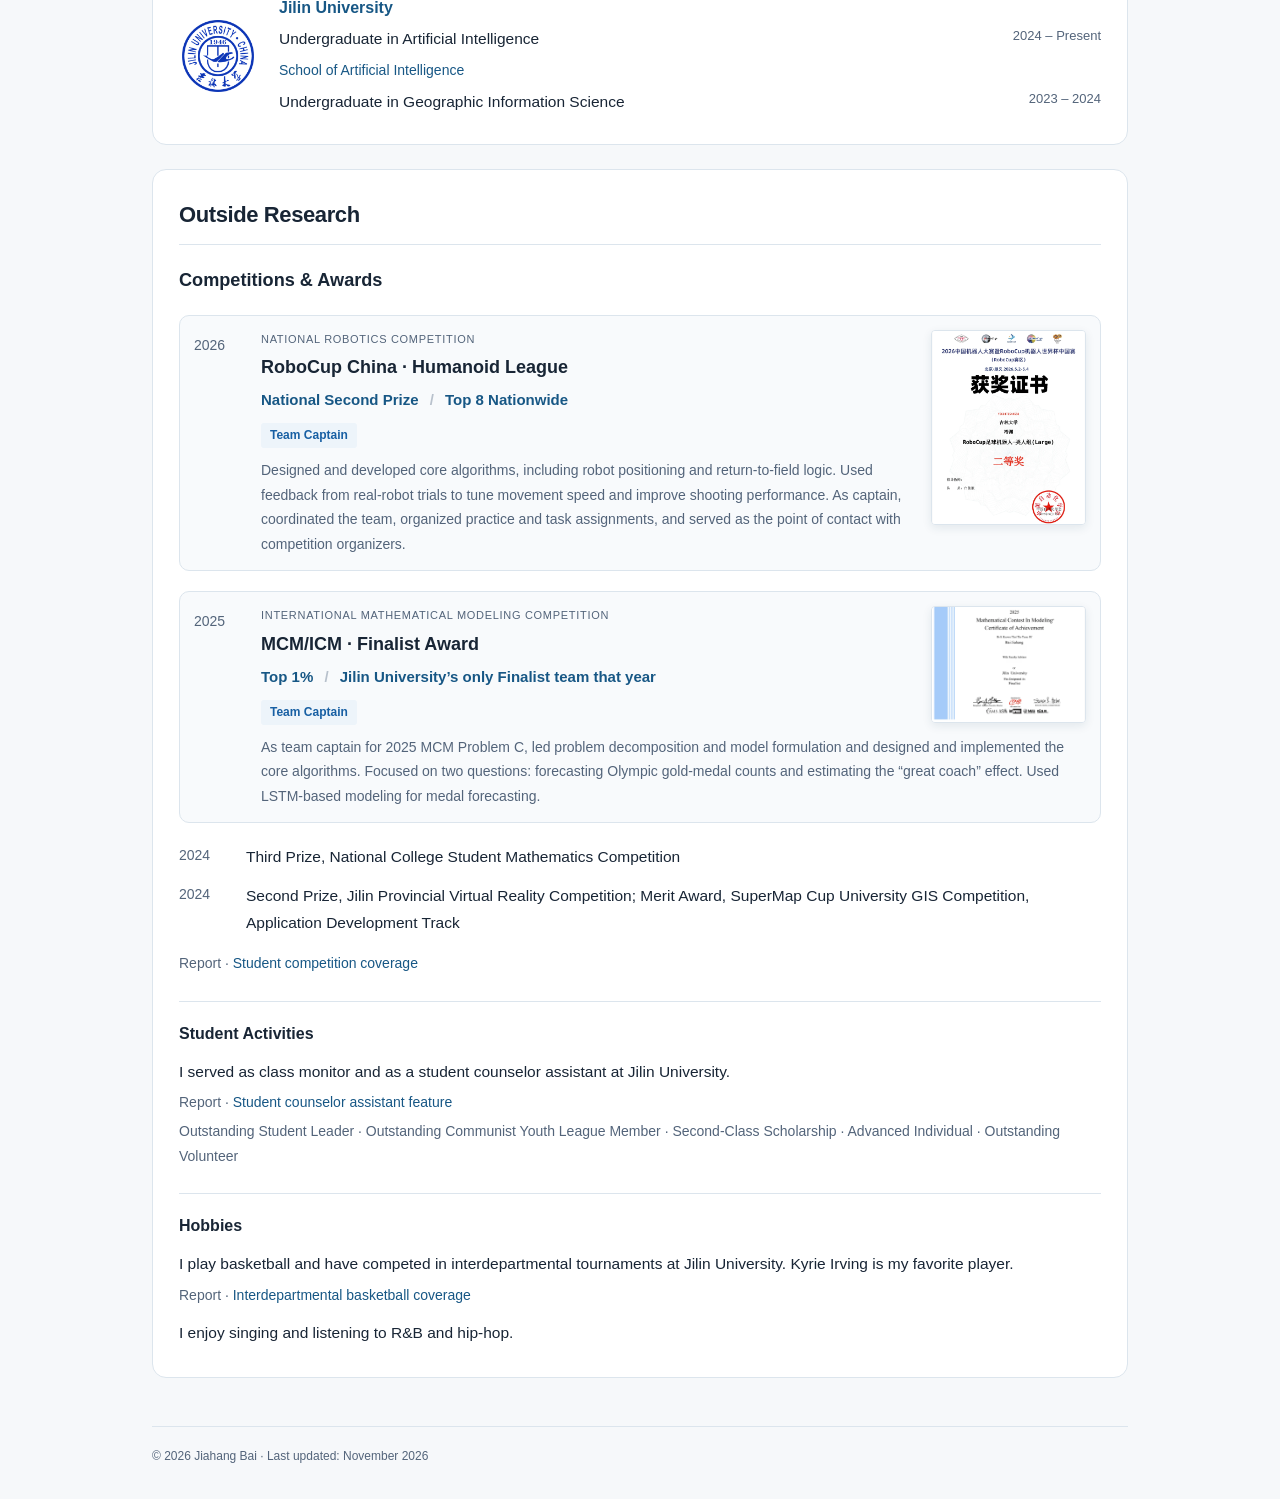
==== commit 2ab53877: "Update the S²Mem RMBench result to 80.7%" ====
--- a/index.html
+++ b/index.html
@@ -28,7 +28,7 @@
     <p class="paper-description">Robots sometimes need to act on something they saw earlier but can no longer see. S²Mem uses robot motion to select which visual cues to retain in multi-scale memory and trains the policy to recover masked past events.</p>
     <dl class="paper-metrics">
       <div><dt>RoboTwin-MeM</dt><dd><strong>95.3%</strong><span>+20.1 pp vs. EventVLA</span></dd></div>
-      <div><dt>RMBench</dt><dd><strong>79.6%</strong><span>+11.8 pp vs. EventVLA</span></dd></div>
+      <div><dt>RMBench</dt><dd><strong>80.7%</strong><span>+12.9 pp vs. EventVLA</span></dd></div>
       <div><dt>Real-world mean success</dt><dd><strong>83.33%</strong><span>+35.0 pp vs. strongest baseline</span></dd></div>
     </dl>
   </div>
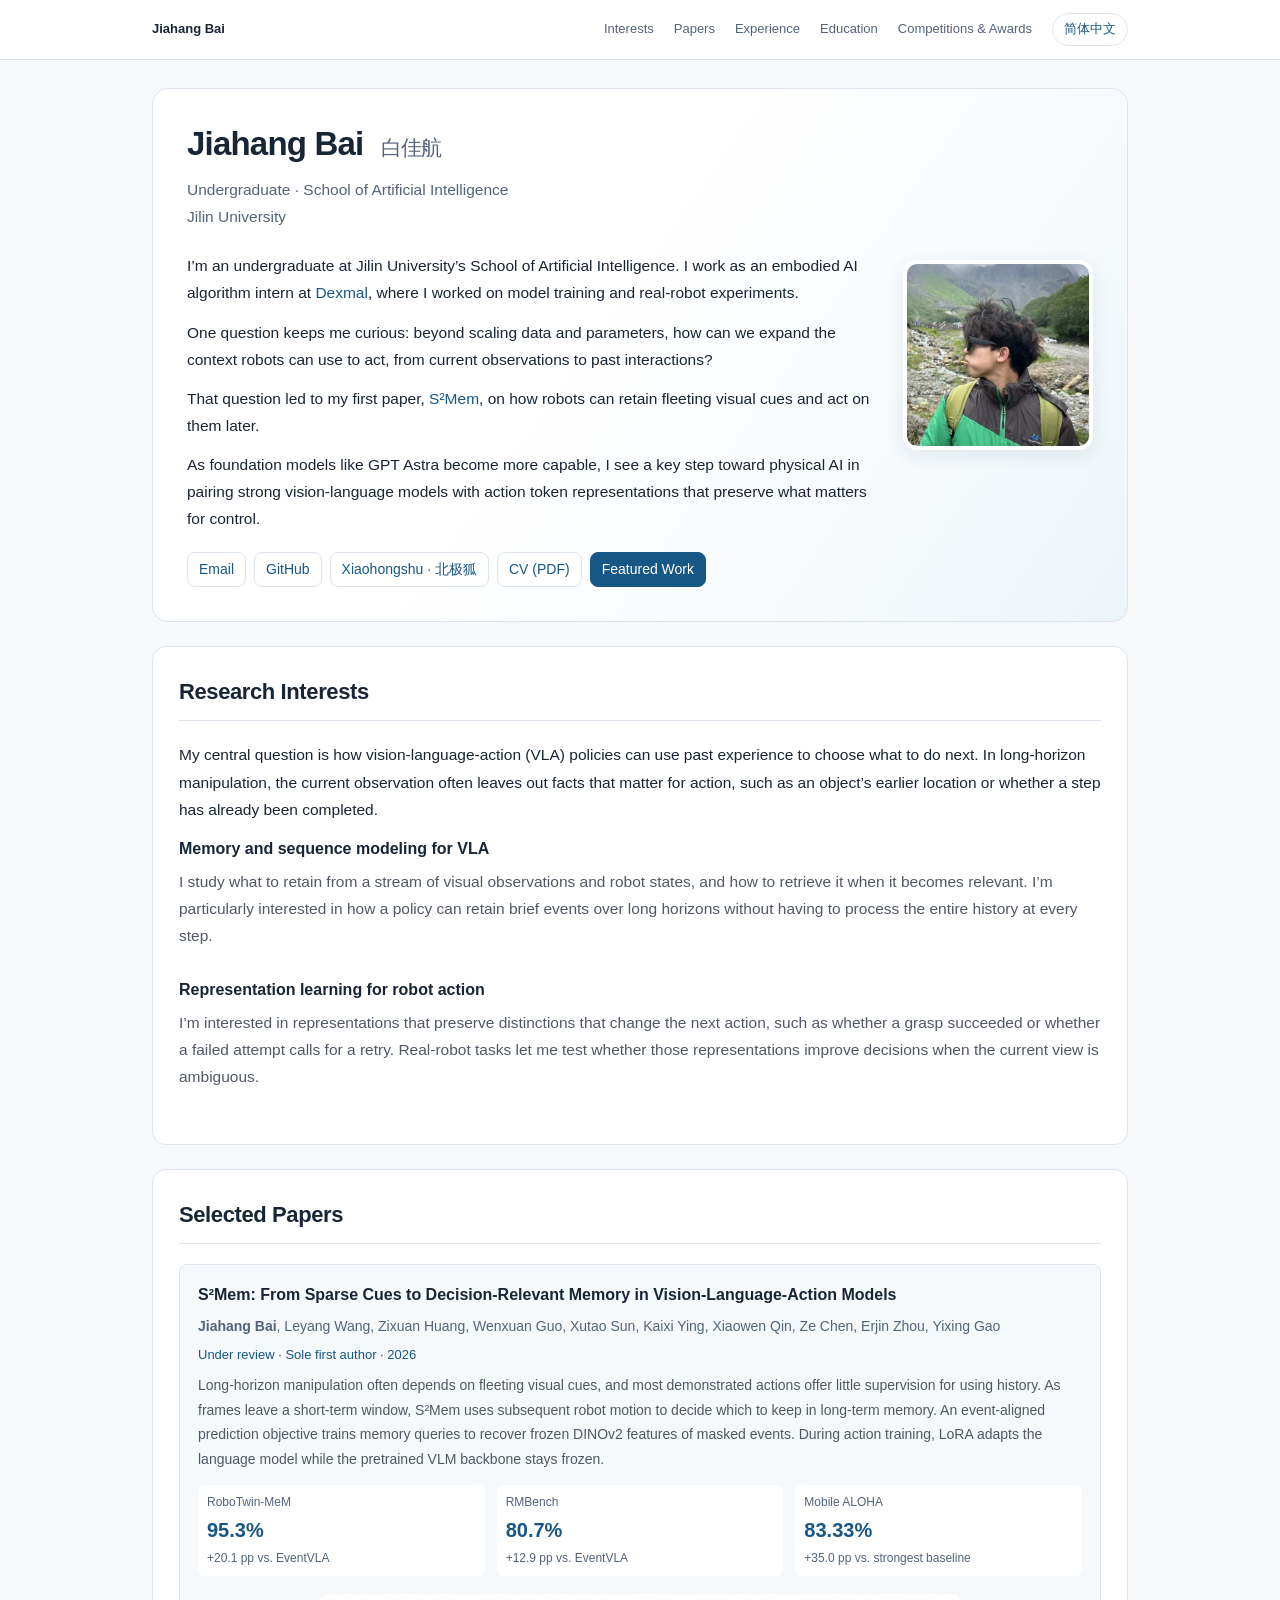
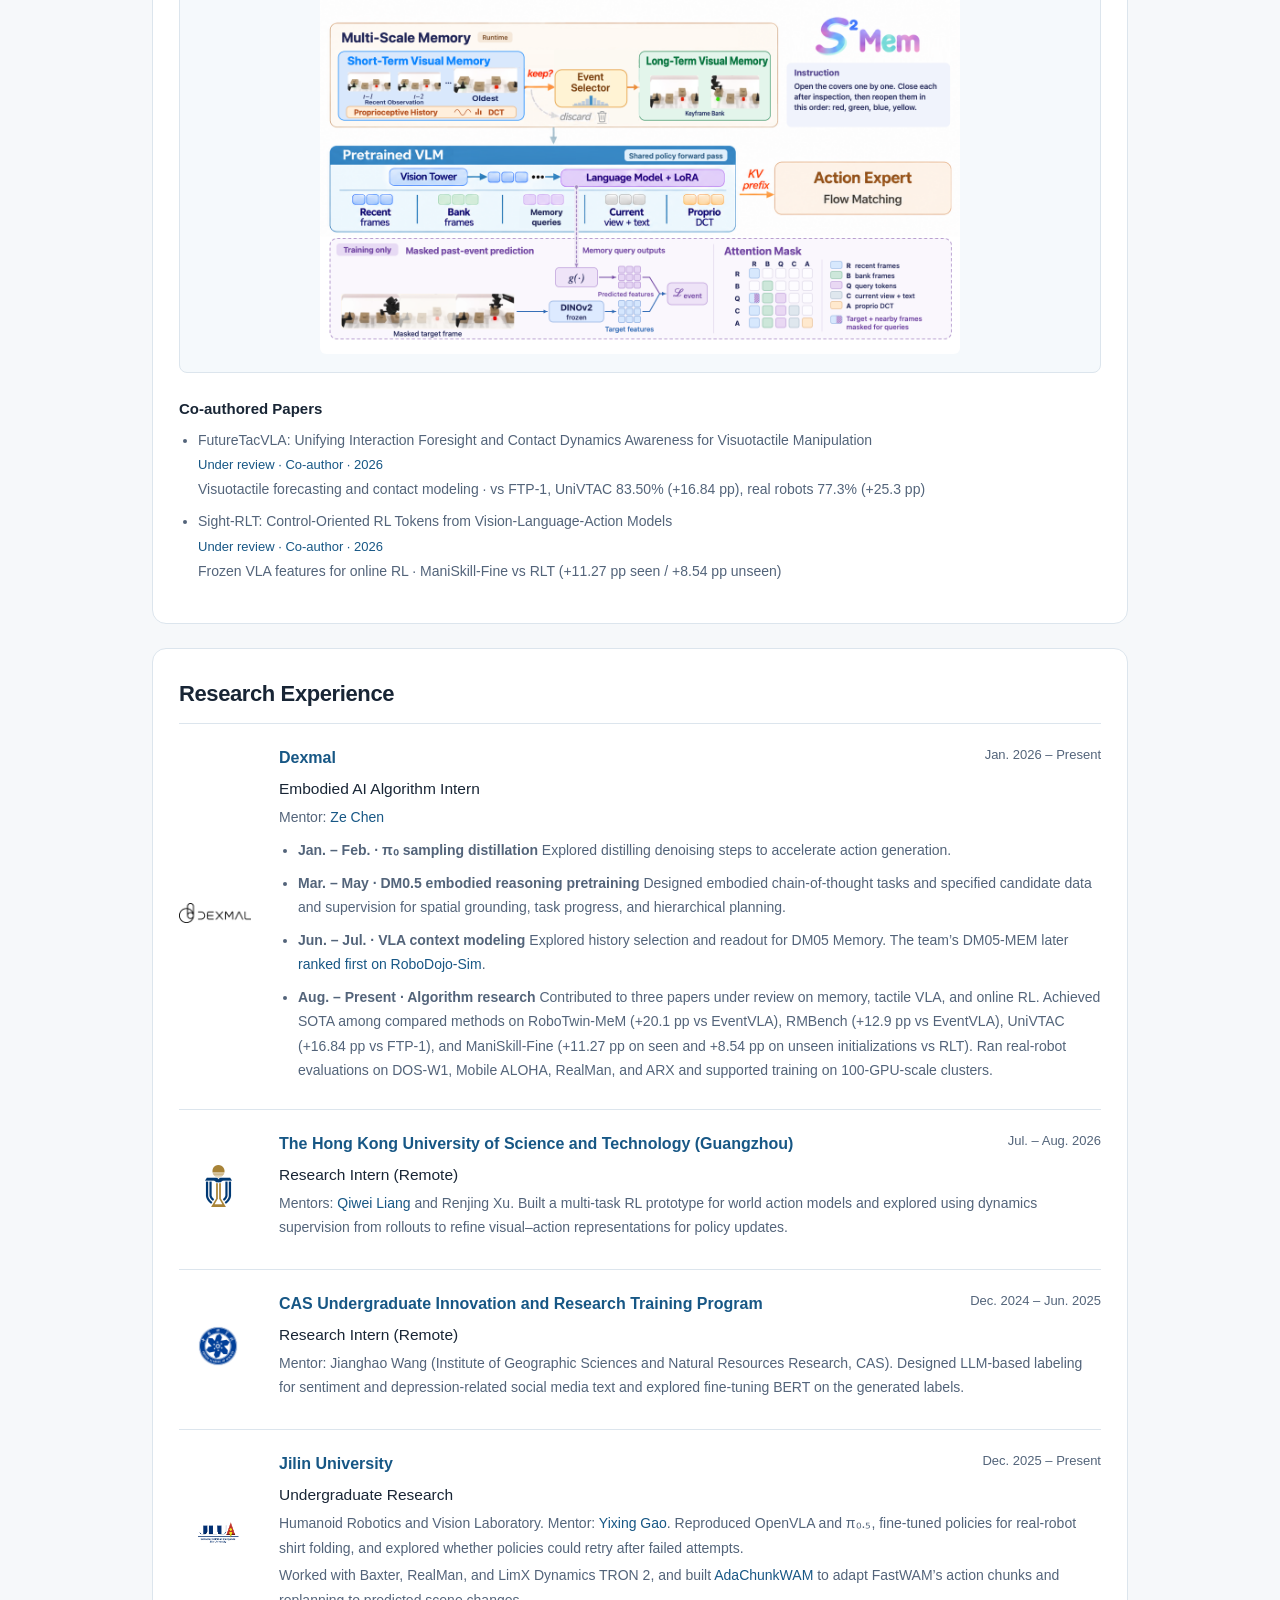
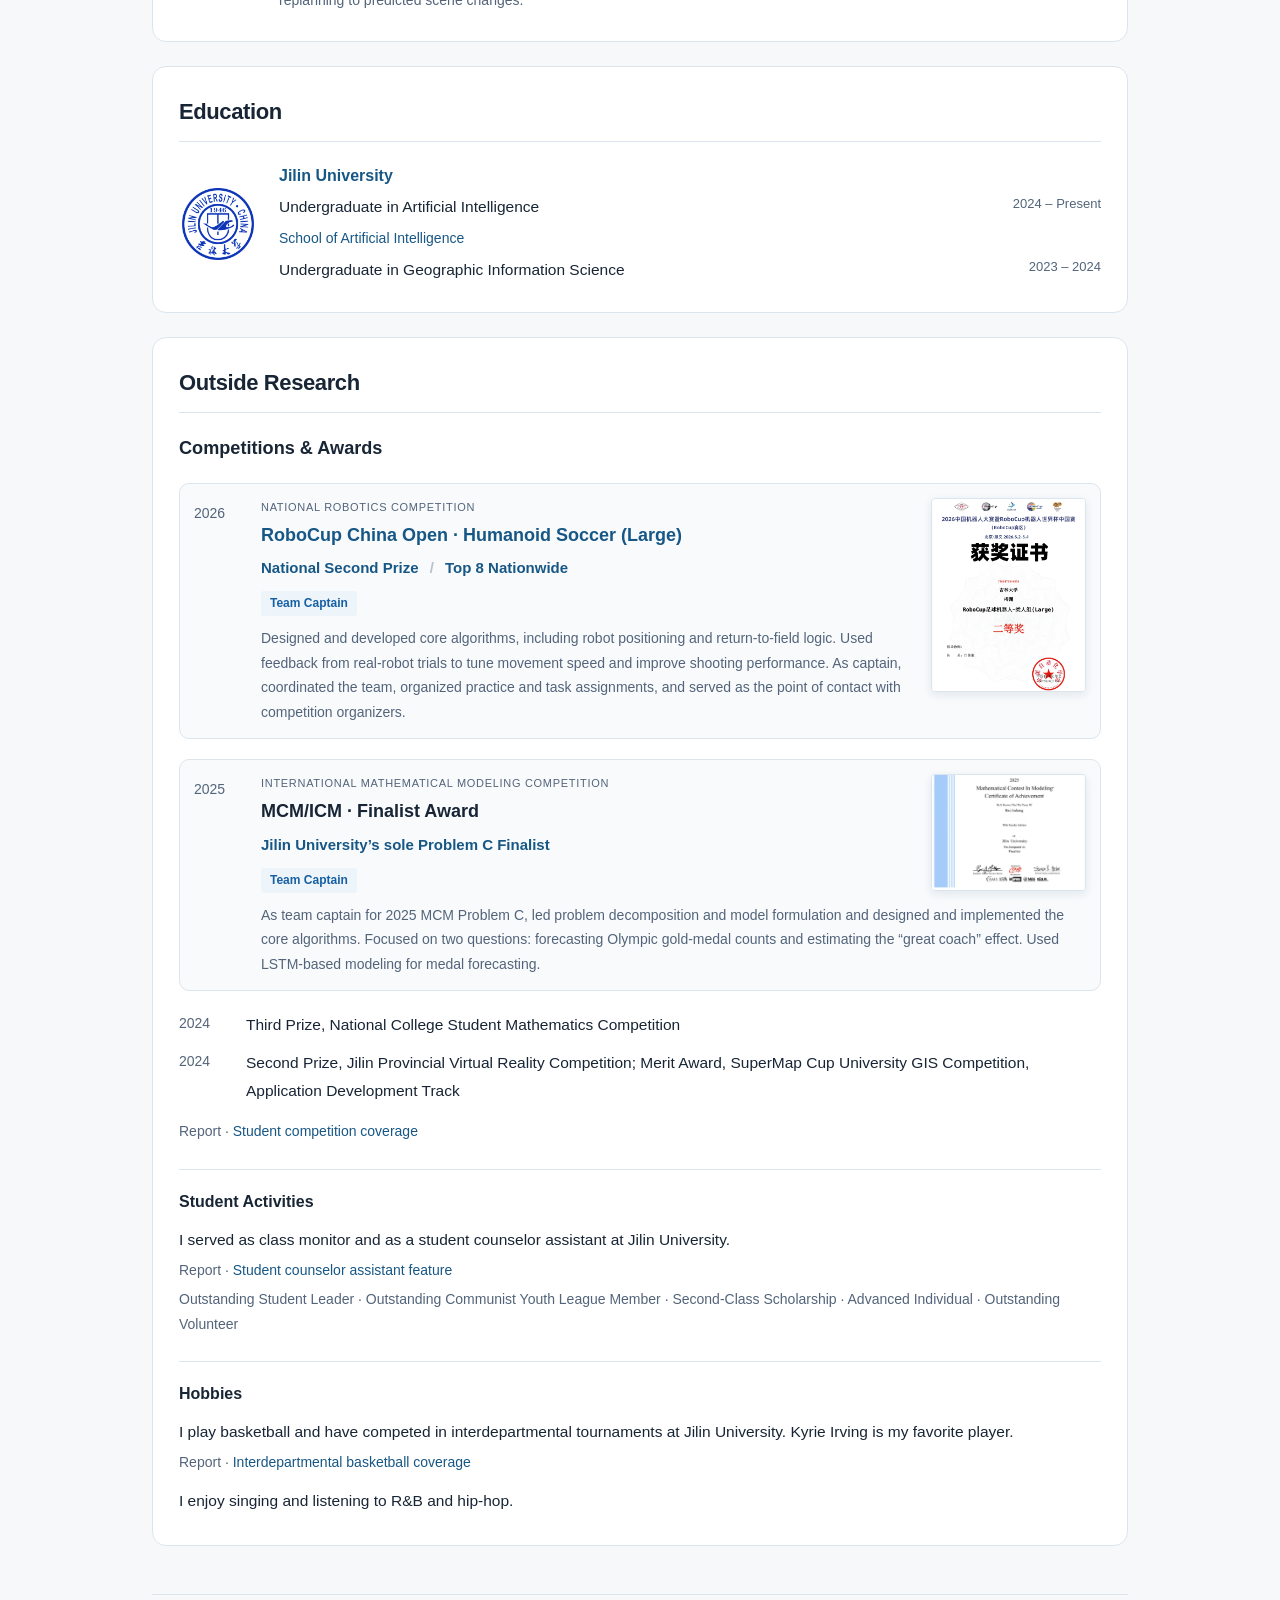
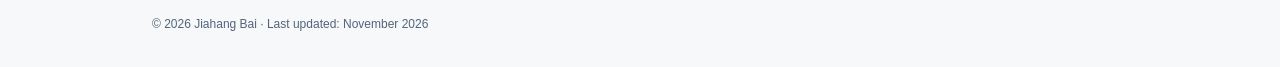
==== commit 1c2807b7: "Sync bilingual research experience and English CV" ====
--- a/index.html
+++ b/index.html
@@ -11,7 +11,7 @@
 <body>
 <nav aria-label="Main navigation"><div class="wrap"><a class="name" href="#about">Jiahang Bai</a><a href="#research">Interests</a><a href="#ongoing">Papers</a><a href="#experience">Experience</a><a href="#education">Education</a><a href="#honors">Competitions &amp; Awards</a><a class="language-switch" href="zh.html" hreflang="zh-CN" lang="zh-CN">简体中文</a></div></nav>
 <main class="wrap">
-<header id="about"><div><h1>Jiahang Bai <span lang="zh">白佳航</span></h1><p class="role">Undergraduate · School of Artificial Intelligence<br>Jilin University</p><p>I’m an undergraduate at Jilin University’s School of Artificial Intelligence. I spent nearly a year as an embodied AI algorithm intern at <a href="https://www.dexmal.com/">Dexmal</a>, where I worked on model training and real-robot experiments.</p><p>One question keeps me curious: beyond scaling data and parameters, how can we expand the context robots can use to act, from current observations to past interactions?</p><p>That question led to my first paper, <a href="#s2mem">S²Mem</a>, on how robots can retain fleeting visual cues and act on them later.</p><p>As foundation models like GPT Astra become more capable, I see a key step toward physical AI in pairing strong vision-language models with action token representations that preserve what matters for control.</p><div class="links"><a href="mailto:baijh2323@mails.jlu.edu.cn">Email</a><a href="https://github.com/JiahangBai">GitHub</a><a href="https://xhslink.cn/o/AUrNLGoAuPa" target="_blank" rel="noopener">Xiaohongshu · 北极狐</a><a href="assets/Jiahang_Bai_Research_CV.pdf?v=selected-papers" target="_blank" rel="noopener">CV (PDF)</a><a href="#s2mem">Featured Work</a></div></div><div class="photo"><img class="portrait" src="assets/portrait-mountains.jpg" alt="Jiahang Bai in a mountain valley" width="190" height="190"></div></header>
+<header id="about"><div><h1>Jiahang Bai <span lang="zh">白佳航</span></h1><p class="role">Undergraduate · School of Artificial Intelligence<br>Jilin University</p><p>I’m an undergraduate at Jilin University’s School of Artificial Intelligence. I work as an embodied AI algorithm intern at <a href="https://www.dexmal.com/">Dexmal</a>, where I worked on model training and real-robot experiments.</p><p>One question keeps me curious: beyond scaling data and parameters, how can we expand the context robots can use to act, from current observations to past interactions?</p><p>That question led to my first paper, <a href="#s2mem">S²Mem</a>, on how robots can retain fleeting visual cues and act on them later.</p><p>As foundation models like GPT Astra become more capable, I see a key step toward physical AI in pairing strong vision-language models with action token representations that preserve what matters for control.</p><div class="links"><a href="mailto:baijh2323@mails.jlu.edu.cn">Email</a><a href="https://github.com/JiahangBai">GitHub</a><a href="https://xhslink.cn/o/AUrNLGoAuPa" target="_blank" rel="noopener">Xiaohongshu · 北极狐</a><a href="assets/Jiahang_Bai_Research_CV.pdf?v=research-sync" target="_blank" rel="noopener">CV (PDF)</a><a href="#s2mem">Featured Work</a></div></div><div class="photo"><img class="portrait" src="assets/portrait-mountains.jpg" alt="Jiahang Bai in a mountain valley" width="190" height="190"></div></header>
 <section id="research">
 <h2>Research Interests</h2>
 <p>My central question is how vision-language-action (VLA) policies can use past experience to choose what to do next. In long-horizon manipulation, the current observation often leaves out facts that matter for action, such as an object’s earlier location or whether a step has already been completed.</p>
@@ -24,54 +24,52 @@
   <div>
     <h3>S²Mem: From Sparse Cues to Decision-Relevant Memory in Vision-Language-Action Models</h3>
     <p class="details"><strong>Jiahang Bai</strong>, Leyang Wang, Zixuan Huang, Wenxuan Guo, Xutao Sun, Kaixi Ying, Xiaowen Qin, Ze Chen, Erjin Zhou, Yixing Gao</p>
-    <p class="paper-status">Under review · First author · 2026</p>
-    <p class="paper-description">Robots sometimes need to act on something they saw earlier but can no longer see. S²Mem uses robot motion to select which visual cues to retain in multi-scale memory and trains the policy to recover masked past events.</p>
+    <p class="paper-status">Under review · Sole first author · 2026</p>
+    <p class="paper-description">Long-horizon manipulation often depends on fleeting visual cues, and most demonstrated actions offer little supervision for using history. As frames leave a short-term window, S²Mem uses subsequent robot motion to decide which to keep in long-term memory. An event-aligned prediction objective trains memory queries to recover frozen DINOv2 features of masked events. During action training, LoRA adapts the language model while the pretrained VLM backbone stays frozen.</p>
     <dl class="paper-metrics">
       <div><dt>RoboTwin-MeM</dt><dd><strong>95.3%</strong><span>+20.1 pp vs. EventVLA</span></dd></div>
       <div><dt>RMBench</dt><dd><strong>80.7%</strong><span>+12.9 pp vs. EventVLA</span></dd></div>
-      <div><dt>Real-world mean success</dt><dd><strong>83.33%</strong><span>+35.0 pp vs. strongest baseline</span></dd></div>
+      <div><dt>Mobile ALOHA</dt><dd><strong>83.33%</strong><span>+35.0 pp vs. strongest baseline</span></dd></div>
     </dl>
   </div>
   <img class="paper-thumbnail" src="assets/s2mem-architecture.webp?v=masked-past-event" alt="S²Mem architecture showing short- and long-term visual memory, event selection, and the action expert" width="1400" height="788" loading="lazy">
 </article>
 <h3 class="ongoing-title">Co-authored Papers</h3>
 <ul class="details ongoing-list">
-<li>Sight-RLT: Control-Oriented RL Tokens from Frozen Vision-Language-Action Models<br><span class="paper-status">Under review · Co-author · 2026</span></li>
-<li>FutureTacVLA: Dynamics-Aware In-Expert Foresight for Contact-Rich Robotic Manipulation<br><span class="paper-status">Under review · Co-author · 2026</span></li>
+<li>FutureTacVLA: Unifying Interaction Foresight and Contact Dynamics Awareness for Visuotactile Manipulation<br><span class="paper-status">Under review · Co-author · 2026</span><br>Visuotactile forecasting and contact modeling · vs FTP-1, UniVTAC 83.50% (+16.84 pp), real robots 77.3% (+25.3 pp)</li>
+<li>Sight-RLT: Control-Oriented RL Tokens from Vision-Language-Action Models<br><span class="paper-status">Under review · Co-author · 2026</span><br>Frozen VLA features for online RL · ManiSkill-Fine vs RLT (+11.27 pp seen / +8.54 pp unseen)</li>
 </ul>
 </section>
 
 <section id="experience"><h2>Research Experience</h2><article class="entry">
   <img class="logo" src="assets/dexmal.png" alt="Dexmal logo" loading="lazy">
   <div>
-    <div class="entry-head"><h3><a href="https://www.dexmal.com/">Dexmal</a></h3><span class="date">Jan. – Nov. 2026</span></div>
+    <div class="entry-head"><h3><a href="https://www.dexmal.com/">Dexmal</a></h3><span class="date">Jan. 2026 – Present</span></div>
     <p>Embodied AI Algorithm Intern</p>
     <p class="details">Mentor: <a href="https://openreview.net/profile?id=~Ze_Chen8">Ze Chen</a></p>
-    <p class="details">Debugged robot setups and ran multiple real-world experiments on Mobile ALOHA and Dexmal DOS-W1.</p>
     <ul class="details internship-timeline">
-      <li><strong>Jan. – Feb. · π₀ action generation.</strong> Explored step distillation to reduce the number of iterative denoising steps needed to generate actions.</li>
-      <li><strong>Mar. – Apr. · High-level VLA reasoning.</strong> Explored how the pretrained DM05 vision-language model could support high-level task reasoning and embodied chain-of-thought (ECoT).</li>
-      <li><strong>May – Nov. · Memory for VLA.</strong> Developed <a href="#s2mem">S²Mem</a> to select and retain brief visual cues for memory-dependent manipulation.
-        <p>Aug. – Nov. · Also contributed to tactile VLA (FutureTacVLA) and online reinforcement learning for VLA post-training (Sight-RLT).</p>
-      </li>
+      <li><strong>Jan. – Feb. · π₀ sampling distillation</strong> Explored distilling denoising steps to accelerate action generation.</li>
+      <li><strong>Mar. – May · DM0.5 embodied reasoning pretraining</strong> Designed embodied chain-of-thought tasks and specified candidate data and supervision for spatial grounding, task progress, and hierarchical planning.</li>
+      <li><strong>Jun. – Jul. · VLA context modeling</strong> Explored history selection and readout for DM05 Memory. The team’s DM05-MEM later <a href="https://github.com/dexmal/opendm#news">ranked first on RoboDojo-Sim</a>.</li>
+      <li><strong>Aug. – Present · Algorithm research</strong> Contributed to three papers under review on memory, tactile VLA, and online RL. Achieved SOTA among compared methods on RoboTwin-MeM (+20.1 pp vs EventVLA), RMBench (+12.9 pp vs EventVLA), UniVTAC (+16.84 pp vs FTP-1), and ManiSkill-Fine (+11.27 pp on seen and +8.54 pp on unseen initializations vs RLT). Ran real-robot evaluations on DOS-W1, Mobile ALOHA, RealMan, and ARX and supported training on 100-GPU-scale clusters.</li>
     </ul>
   </div>
 </article>
 <article class="entry">
   <img class="logo intern-logo" src="assets/hkust-gz.png" alt="HKUST Guangzhou emblem" loading="lazy">
   <div><div class="entry-head"><h3><a href="https://www.hkust-gz.edu.cn/">The Hong Kong University of Science and Technology (Guangzhou)</a></h3><span class="date">Jul. – Aug. 2026</span></div>
-  <p>Research Intern (Remote)</p><p class="details">Mentors: <a href="https://kolakivy.github.io/">Qiwei Liang</a> and Renjing Xu. Worked on representation learning and multi-task policy learning for world action models.</p></div>
+  <p>Research Intern (Remote)</p><p class="details">Mentors: <a href="https://kolakivy.github.io/">Qiwei Liang</a> and Renjing Xu. Built a multi-task RL prototype for world action models and explored using dynamics supervision from rollouts to refine visual–action representations for policy updates.</p></div>
 </article>
 <article class="entry">
   <img class="logo intern-logo" src="assets/cas-icon.png" alt="Chinese Academy of Sciences emblem" loading="lazy">
   <div><div class="entry-head"><h3><a href="https://zxsq.ucas.ac.cn/login/index/ti">CAS Undergraduate Innovation and Research Training Program</a></h3><span class="date">Dec. 2024 – Jun. 2025</span></div>
-  <p>Research Intern (Remote)</p><p class="details">Mentor: Jianghao Wang (Institute of Geographic Sciences and Natural Resources Research, CAS). Worked on BERT-based sentiment analysis and spatiotemporal social-media data processing.</p></div>
+  <p>Research Intern (Remote)</p><p class="details">Mentor: Jianghao Wang (Institute of Geographic Sciences and Natural Resources Research, CAS). Designed LLM-based labeling for sentiment and depression-related social media text and explored fine-tuning BERT on the generated labels.</p></div>
 </article>
 
 <article class="entry">
   <img class="logo intern-logo" src="assets/jlu-ai.png" alt="School of Artificial Intelligence, Jilin University" loading="lazy">
   <div><div class="entry-head"><h3><a href="https://www.jlu.edu.cn/">Jilin University</a></h3><span class="date">Dec. 2025 – Present</span></div>
-  <p>Undergraduate Research</p><p class="details">Humanoid Robotics and Vision Laboratory. Mentor: <a href="https://sai.jlu.edu.cn/info/1094/3451.htm">Yixing Gao</a>. Reproduced OpenVLA and π₀.₅, fine-tuned policies for real-robot shirt folding, and explored whether policies could retry after failed attempts.</p><p class="details">Worked with Baxter, RealMan robots, and LimX Dynamics TRON 2.</p></div>
+  <p>Undergraduate Research</p><p class="details">Humanoid Robotics and Vision Laboratory. Mentor: <a href="https://sai.jlu.edu.cn/info/1094/3451.htm">Yixing Gao</a>. Reproduced OpenVLA and π₀.₅, fine-tuned policies for real-robot shirt folding, and explored whether policies could retry after failed attempts.</p><p class="details">Worked with Baxter, RealMan, and LimX Dynamics TRON 2, and built <a href="https://github.com/JiahangBai/AdaChunkWAM">AdaChunkWAM</a> to adapt FastWAM’s action chunks and replanning to predicted scene changes.</p></div>
 </article>
 </section>
 
@@ -92,8 +90,8 @@
 <h2>Outside Research</h2>
 <h3 id="honors">Competitions &amp; Awards</h3>
 
-<article class="award-feature"><div class="award-year">2026</div><div><a class="award-certificate" href="assets/robocup-2026-public.webp" target="_blank" rel="noopener"><img src="assets/robocup-2026-public.webp" alt="View RoboCup China second-prize certificate" loading="lazy"></a><div class="award-label">NATIONAL ROBOTICS COMPETITION</div><h3>RoboCup China · Humanoid League</h3><p class="award-result">National Second Prize <span class="award-divider">/</span> Top 8 Nationwide</p><p class="lead-role">Team Captain</p><p class="details">Designed and developed core algorithms, including robot positioning and return-to-field logic. Used feedback from real-robot trials to tune movement speed and improve shooting performance. As captain, coordinated the team, organized practice and task assignments, and served as the point of contact with competition organizers.</p></div></article>
-<article class="award-feature"><div class="award-year">2025</div><div><a class="award-certificate" href="assets/mcm-finalist-2025-public.webp" target="_blank" rel="noopener"><img src="assets/mcm-finalist-2025-public.webp" alt="View MCM Finalist certificate" loading="lazy"></a><div class="award-label">INTERNATIONAL MATHEMATICAL MODELING COMPETITION</div><h3>MCM/ICM · Finalist Award</h3><p class="award-result">Top 1% <span class="award-divider">/</span> Jilin University’s only Finalist team that year</p><p class="lead-role">Team Captain</p><p class="details">As team captain for 2025 MCM Problem C, led problem decomposition and model formulation and designed and implemented the core algorithms. Focused on two questions: forecasting Olympic gold-medal counts and estimating the “great coach” effect. Used LSTM-based modeling for medal forecasting.</p></div></article>
+<article class="award-feature"><div class="award-year">2026</div><div><a class="award-certificate" href="assets/robocup-2026-public.webp" target="_blank" rel="noopener"><img src="assets/robocup-2026-public.webp" alt="View RoboCup China second-prize certificate" loading="lazy"></a><div class="award-label">NATIONAL ROBOTICS COMPETITION</div><h3><a href="https://www.caa.org.cn/article/191/6195.html">RoboCup China Open · Humanoid Soccer (Large)</a></h3><p class="award-result"><a href="assets/robocup-2026-public.webp">National Second Prize</a> <span class="award-divider">/</span> Top 8 Nationwide</p><p class="lead-role">Team Captain</p><p class="details">Designed and developed core algorithms, including robot positioning and return-to-field logic. Used feedback from real-robot trials to tune movement speed and improve shooting performance. As captain, coordinated the team, organized practice and task assignments, and served as the point of contact with competition organizers.</p></div></article>
+<article class="award-feature"><div class="award-year">2025</div><div><a class="award-certificate" href="assets/mcm-finalist-2025-public.webp" target="_blank" rel="noopener"><img src="assets/mcm-finalist-2025-public.webp" alt="View MCM Finalist certificate" loading="lazy"></a><div class="award-label">INTERNATIONAL MATHEMATICAL MODELING COMPETITION</div><h3>MCM/ICM · Finalist Award</h3><p class="award-result"><a href="https://www.contest.comap.com/undergraduate/contests/mcm/contests/2025/results/2025_MCM_Problem_C_Results.pdf#page=14">Jilin University’s sole Problem C Finalist</a></p><p class="lead-role">Team Captain</p><p class="details">As team captain for 2025 MCM Problem C, led problem decomposition and model formulation and designed and implemented the core algorithms. Focused on two questions: forecasting Olympic gold-medal counts and estimating the “great coach” effect. Used LSTM-based modeling for medal forecasting.</p></div></article>
 <ul class="awards"><li><time>2024</time><span>Third Prize, National College Student Mathematics Competition</span></li><li><time>2024</time><span>Second Prize, Jilin Provincial Virtual Reality Competition; Merit Award, SuperMap Cup University GIS Competition, Application Development Track</span></li></ul>
 <p class="details">Report · <a href="https://mp.weixin.qq.com/s/TONbN0jL97cidkeUOd3OWg">Student competition coverage</a></p>
 <div class="leadership"><h3>Student Activities</h3><p>I served as class monitor and as a student counselor assistant at Jilin University.</p><p class="details">Report · <a href="https://mp.weixin.qq.com/s/-CR4iiOFx83Kbp5x8P1b0Q">Student counselor assistant feature</a></p><p class="details">Outstanding Student Leader · Outstanding Communist Youth League Member · Second-Class Scholarship · Advanced Individual · Outstanding Volunteer</p></div>
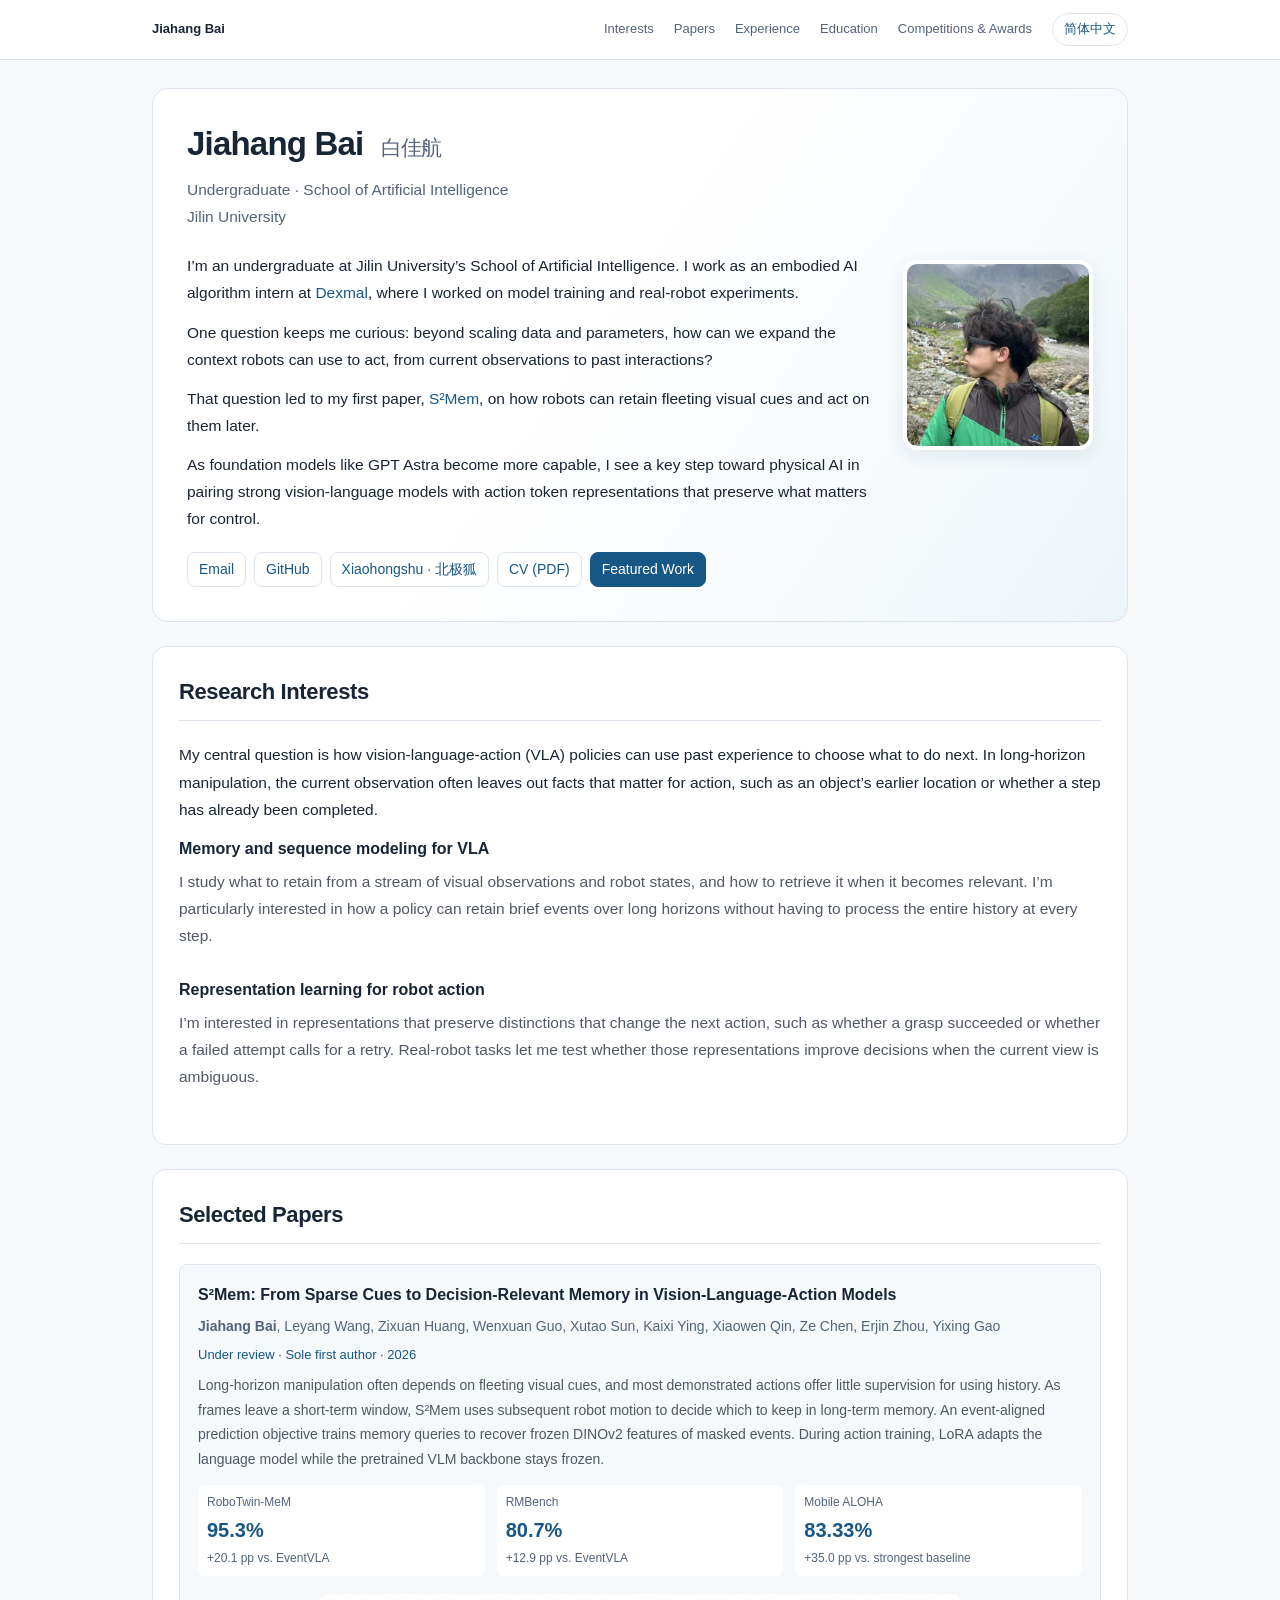
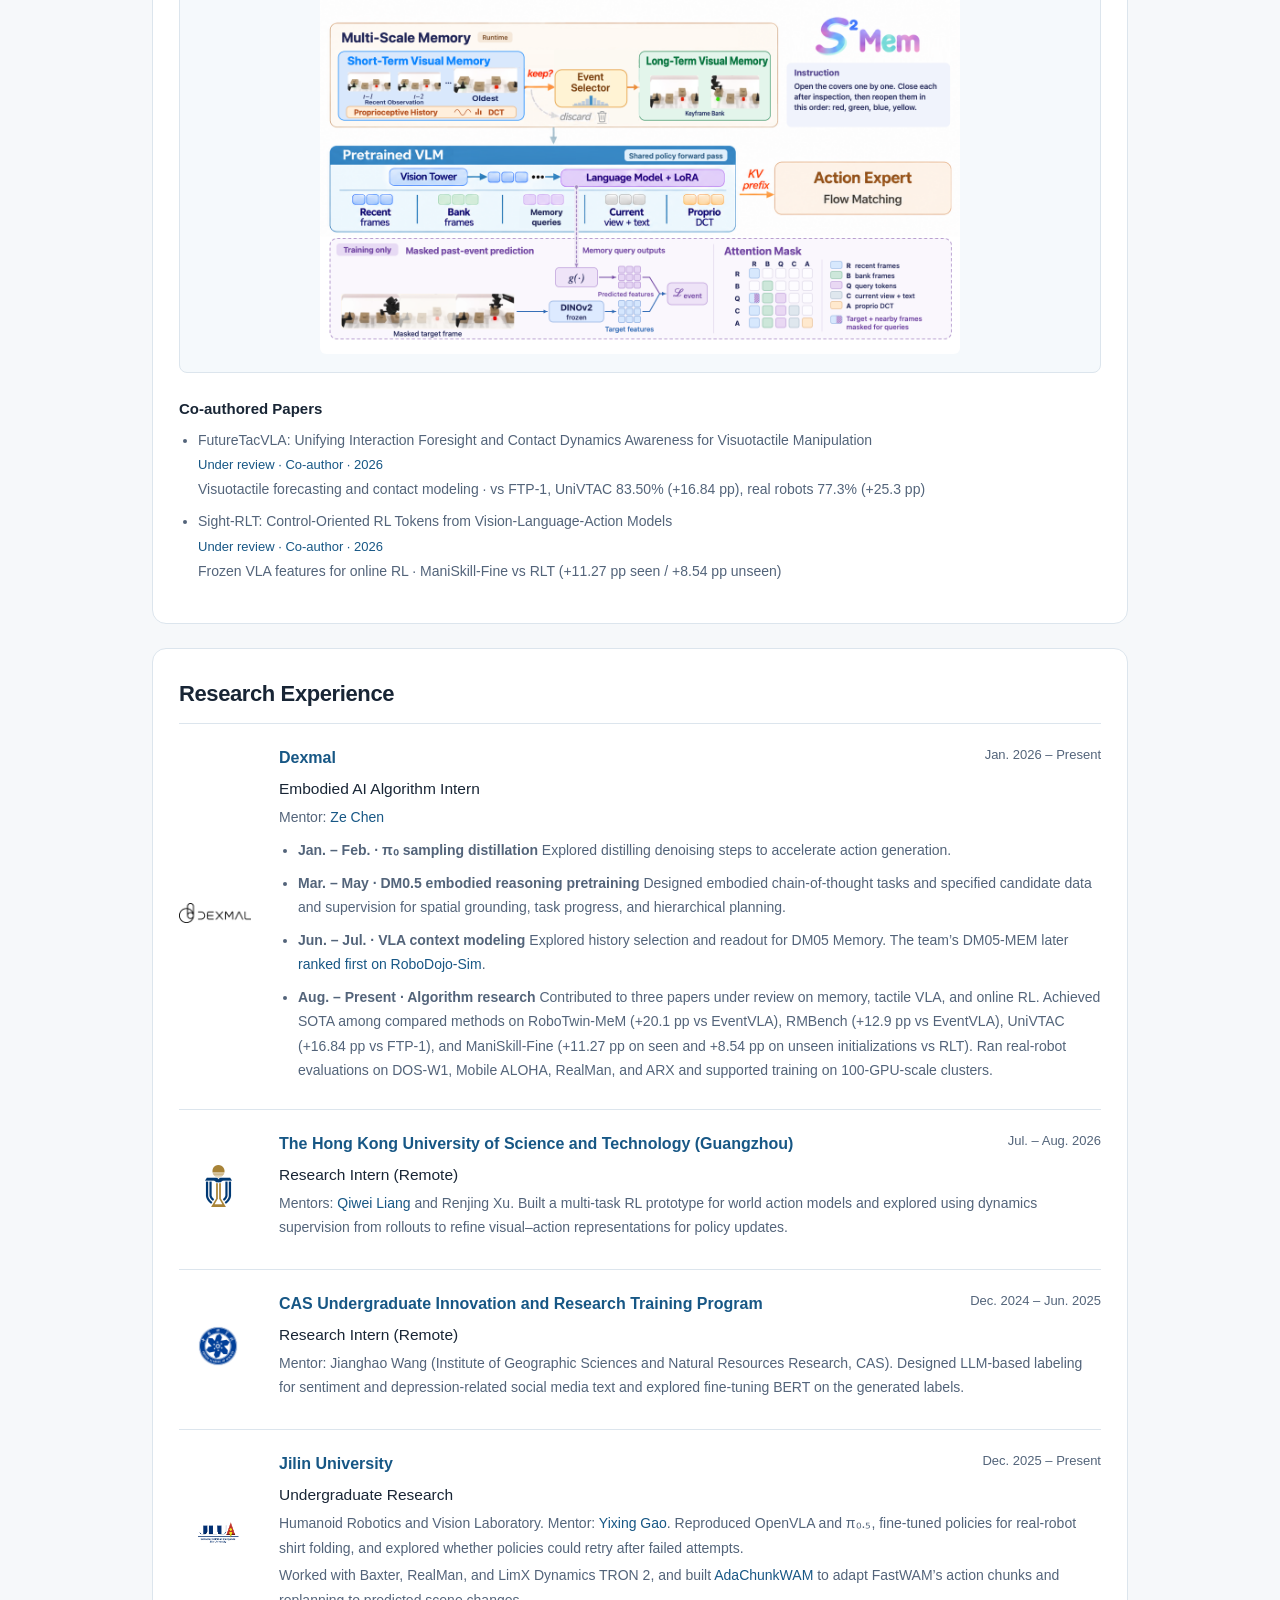
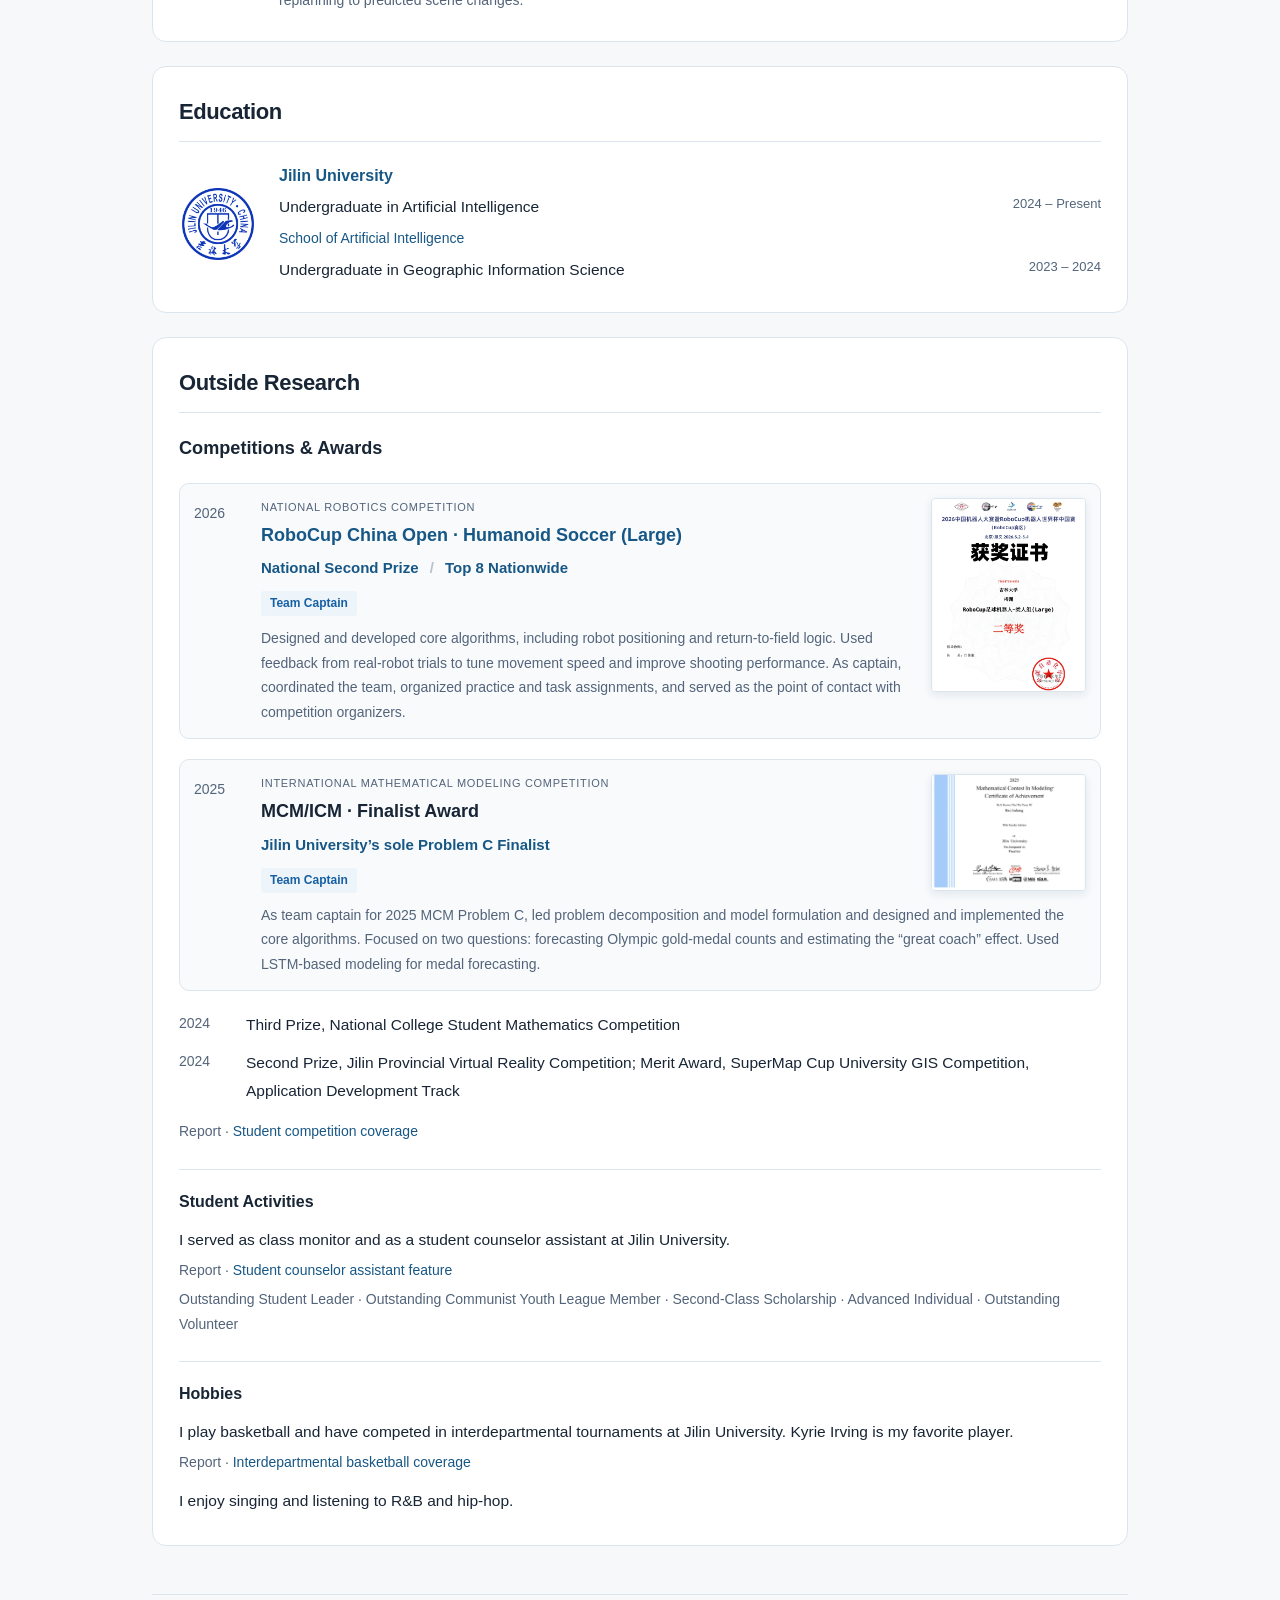
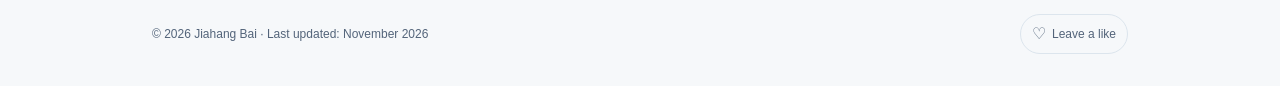
==== commit 15222410: "Add a small like button to the homepage footer" ====
--- a/index.html
+++ b/index.html
@@ -5,7 +5,7 @@
 <title>Jiahang Bai | Jilin University</title>
 <meta name="description" content="Jiahang Bai, undergraduate at Jilin University. Research in embodied AI, robot learning and memory in vision-language-action models.">
 <link rel="canonical" href="https://jiahangbai.github.io/">
-<link rel="stylesheet" href="site.css?v=s2mem-medium">
+<link rel="stylesheet" href="site.css?v=homepage-like">
 
 </head>
 <body>
@@ -97,7 +97,17 @@
 <div class="leadership"><h3>Student Activities</h3><p>I served as class monitor and as a student counselor assistant at Jilin University.</p><p class="details">Report · <a href="https://mp.weixin.qq.com/s/-CR4iiOFx83Kbp5x8P1b0Q">Student counselor assistant feature</a></p><p class="details">Outstanding Student Leader · Outstanding Communist Youth League Member · Second-Class Scholarship · Advanced Individual · Outstanding Volunteer</p></div>
 <div class="leadership hobbies" id="hobbies"><h3>Hobbies</h3><p>I play basketball and have competed in interdepartmental tournaments at Jilin University. Kyrie Irving is my favorite player.</p><p class="details">Report · <a href="https://mp.weixin.qq.com/s/jBBe-aK7J_uYt_GGxvR-3g">Interdepartmental basketball coverage</a></p><p>I enjoy singing and listening to R&amp;B and hip-hop.</p></div>
 </section>
-<footer>© 2026 Jiahang Bai · Last updated: November 2026</footer>
+<footer class="site-footer">
+  <span>© 2026 Jiahang Bai · Last updated: November 2026</span>
+  <div class="site-like" data-liked-label="Thanks!" data-error-label="Couldn’t save your like. Try again?" hidden>
+    <button type="button" class="like-button" aria-disabled="false">
+      <span class="like-heart" aria-hidden="true">♡</span>
+      <span class="like-label" aria-live="polite">Leave a like</span>
+      <span class="like-count" hidden></span>
+    </button>
+    <span class="like-status" role="status"></span>
+  </div>
+</footer>
 </main>
 <script>
 const languageSwitch = document.querySelector('.language-switch');
@@ -105,4 +115,5 @@
   languageSwitch.hash = window.location.hash;
 });
 </script>
+<script src="site-like.js" defer></script>
 </body></html>
--- a/site.css
+++ b/site.css
@@ -57,3 +57,61 @@
 .links{flex-wrap:wrap;gap:8px}
 nav a:hover,.links a:hover{color:var(--blue)}
 .links a:last-child:hover{background:#12456a;color:white}
+
+.site-footer {
+  display: flex;
+  flex-wrap: wrap;
+  align-items: center;
+  justify-content: space-between;
+  gap: 8px 16px;
+}
+
+.site-like {
+  text-align: end;
+}
+
+.like-button {
+  display: inline-flex;
+  align-items: center;
+  gap: 6px;
+  min-height: 40px;
+  padding: 0 11px;
+  color: var(--muted);
+  background: transparent;
+  border: 1px solid var(--line);
+  border-radius: 999px;
+  font: inherit;
+  cursor: pointer;
+}
+
+.like-button:not([aria-disabled="true"]):hover {
+  color: var(--blue);
+  background: #fff;
+}
+
+.like-button:focus-visible {
+  outline: 2px solid var(--blue);
+  outline-offset: 3px;
+}
+
+.like-button[aria-disabled="true"] {
+  cursor: default;
+}
+
+.like-heart {
+  font-size: 16px;
+  line-height: 1;
+}
+
+.site-like[data-liked="true"] .like-heart {
+  color: #ad4864;
+}
+
+.like-count {
+  font-variant-numeric: tabular-nums;
+}
+
+.like-status {
+  display: block;
+  color: var(--muted);
+}
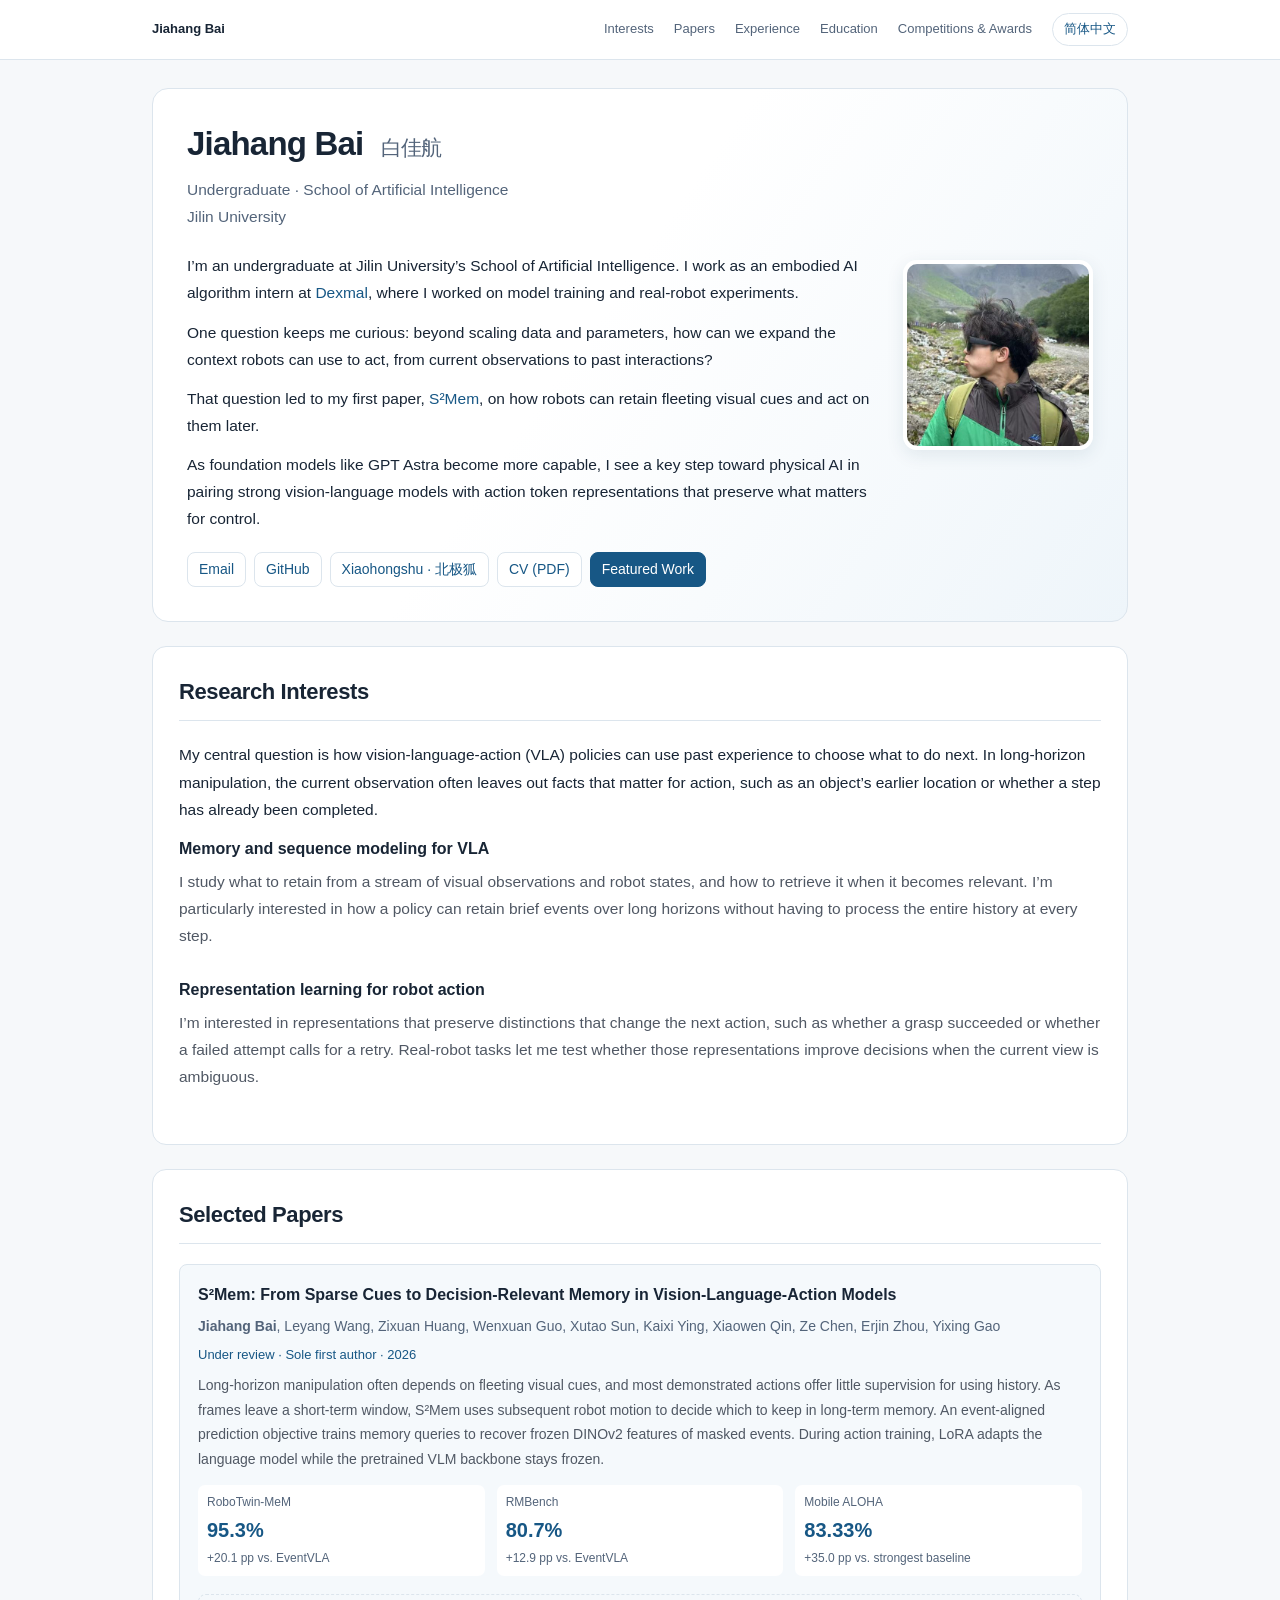
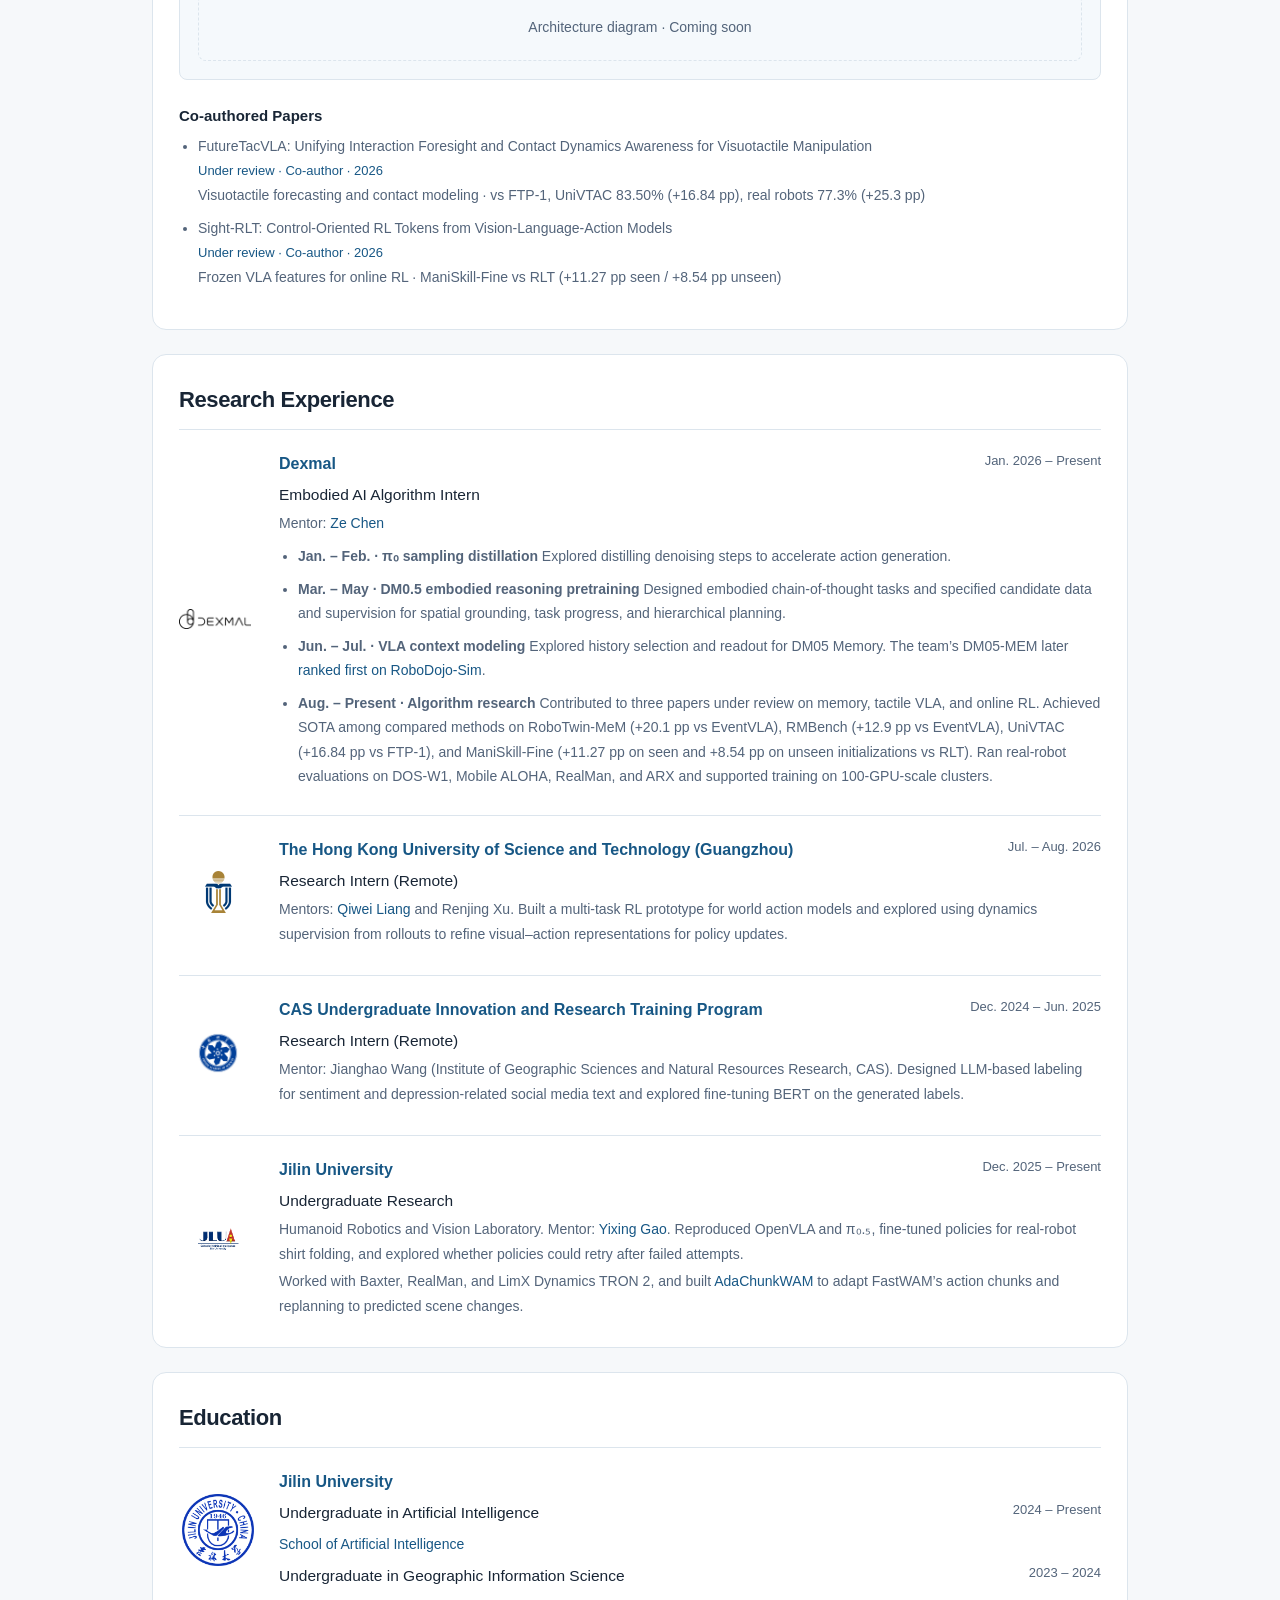
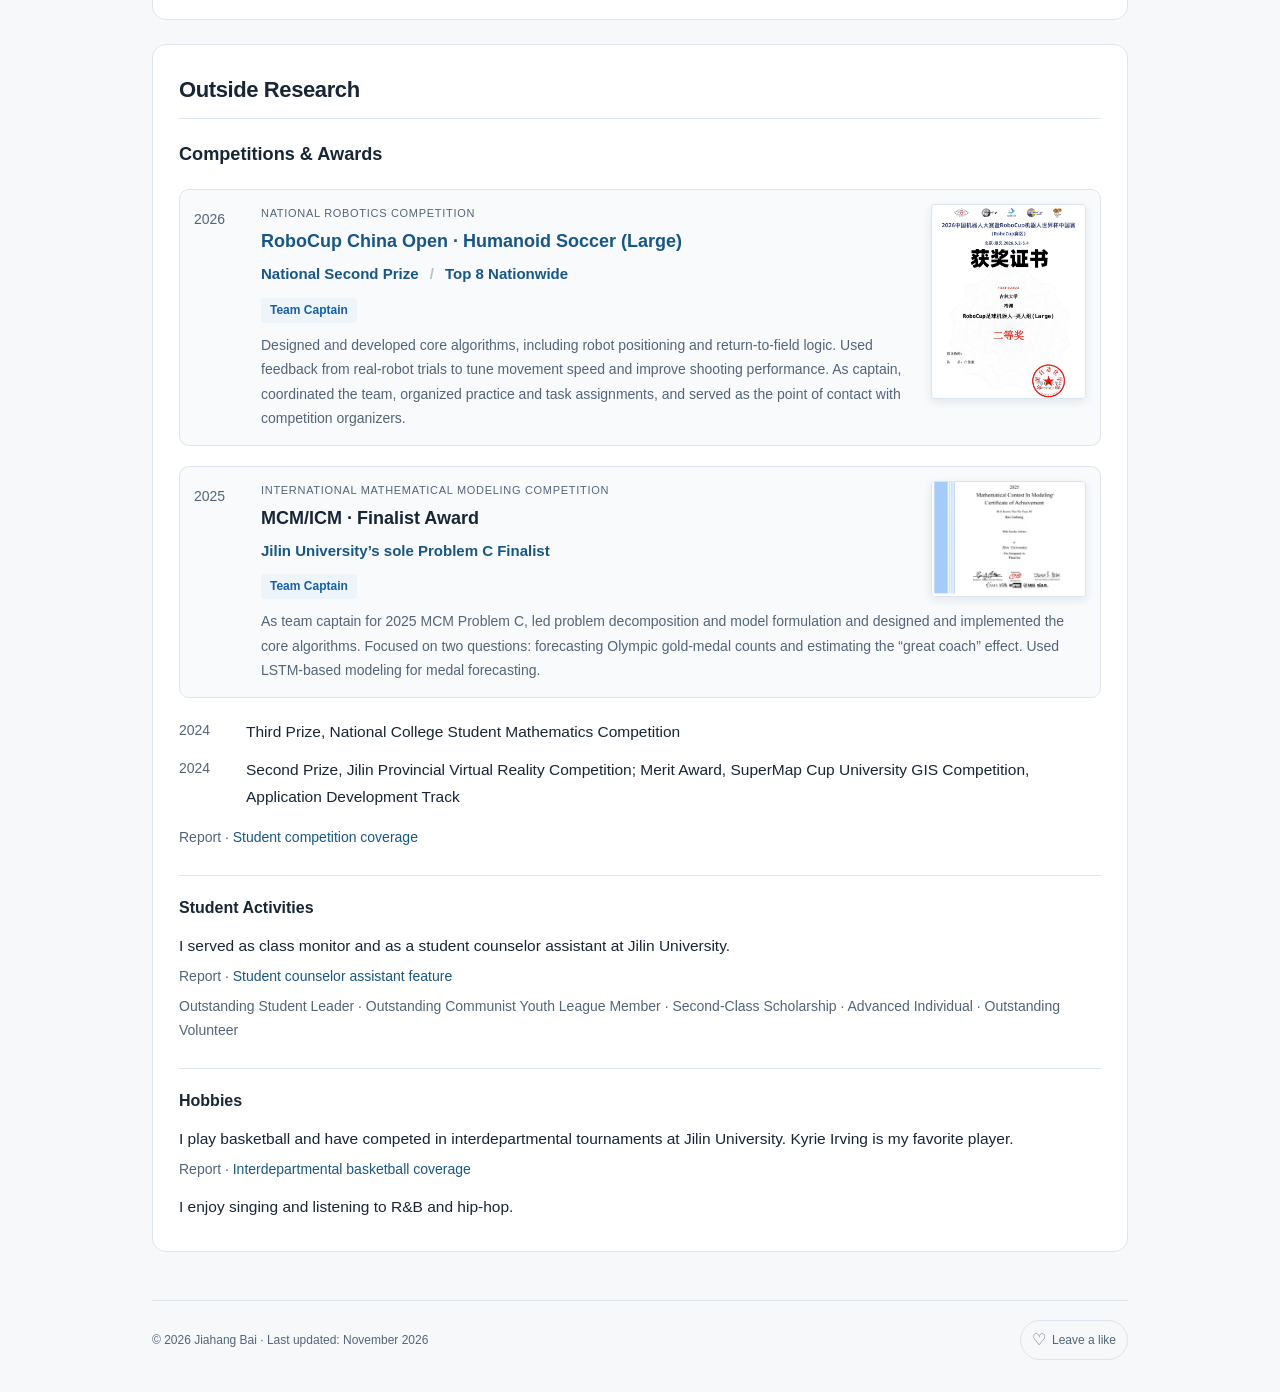
==== commit b7a73500: "Temporarily hide the S²Mem architecture diagram" ====
--- a/index.html
+++ b/index.html
@@ -5,7 +5,7 @@
 <title>Jiahang Bai | Jilin University</title>
 <meta name="description" content="Jiahang Bai, undergraduate at Jilin University. Research in embodied AI, robot learning and memory in vision-language-action models.">
 <link rel="canonical" href="https://jiahangbai.github.io/">
-<link rel="stylesheet" href="site.css?v=homepage-like">
+<link rel="stylesheet" href="site.css?v=architecture-coming-soon">
 
 </head>
 <body>
@@ -32,7 +32,7 @@
       <div><dt>Mobile ALOHA</dt><dd><strong>83.33%</strong><span>+35.0 pp vs. strongest baseline</span></dd></div>
     </dl>
   </div>
-  <img class="paper-thumbnail" src="assets/s2mem-architecture.webp?v=masked-past-event" alt="S²Mem architecture showing short- and long-term visual memory, event selection, and the action expert" width="1400" height="788" loading="lazy">
+  <div class="architecture-placeholder">Architecture diagram · Coming soon</div>
 </article>
 <h3 class="ongoing-title">Co-authored Papers</h3>
 <ul class="details ongoing-list">
--- a/site.css
+++ b/site.css
@@ -28,7 +28,14 @@
 h2{font-weight:650;letter-spacing:-.018em}
 :lang(zh-CN) h2{letter-spacing:normal}
 .featured-paper{background:#f5f9fc;padding:18px;grid-template-columns:minmax(0,1fr);gap:18px}
-.featured-paper > .paper-thumbnail{width:100%;max-width:640px;justify-self:center}
+.architecture-placeholder {
+  padding: 20px 12px;
+  border: 1px dashed var(--line);
+  border-radius: 8px;
+  color: var(--muted);
+  font-size: 14px;
+  text-align: center;
+}
 .paper-thumbnail{max-width:100%;border-radius:6px}
 .paper-metrics{grid-template-columns:repeat(3,minmax(0,1fr))}
 .paper-metrics>div{padding:7px 9px;background:#fff;border-radius:7px}
@@ -43,12 +50,6 @@
   section{padding:17px}
   .award-feature{grid-template-columns:1fr;gap:4px}
   .featured-paper{padding:12px}
-  .featured-paper > .paper-thumbnail{
-    width:calc(100% + 24px);
-    max-width:none;
-    margin:0 -12px -12px;
-    border-radius:0 0 7px 7px;
-  }
   .paper-metrics{grid-template-columns:repeat(auto-fit,minmax(100px,1fr))}
 }
 
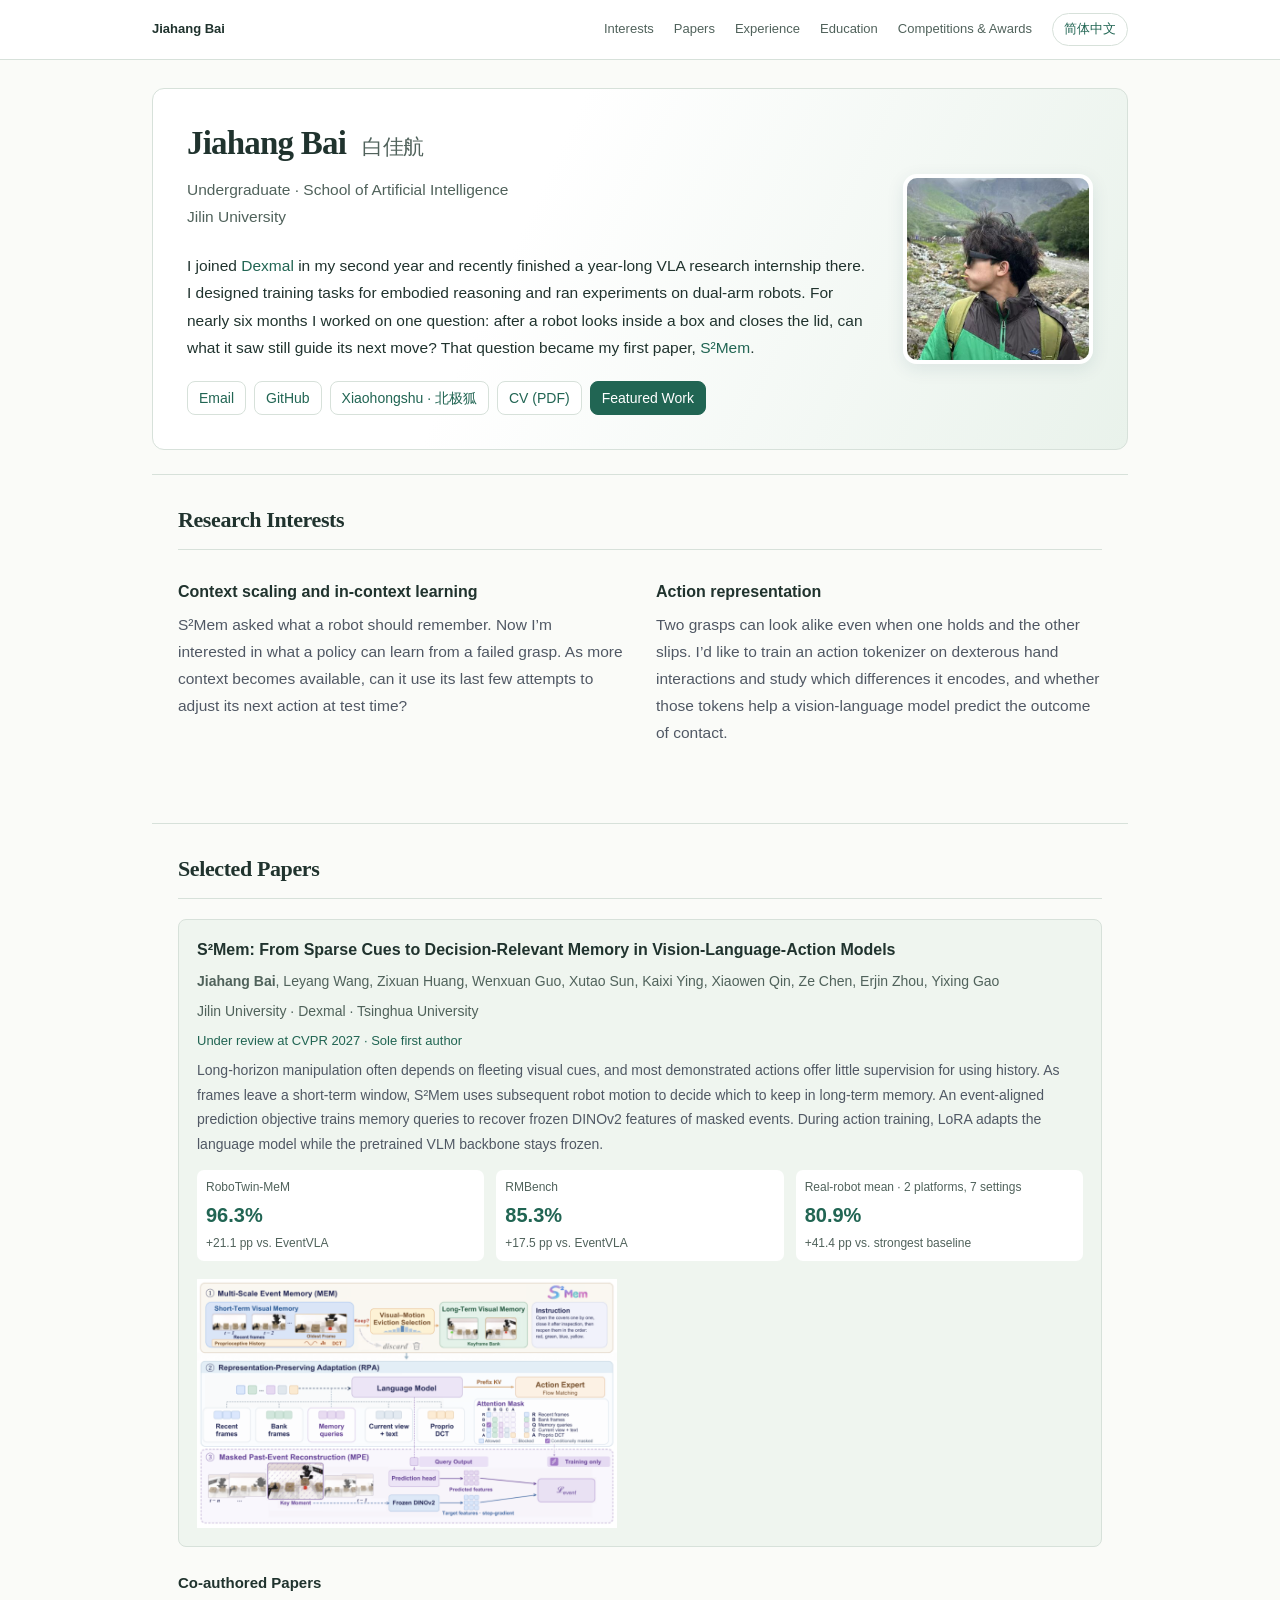
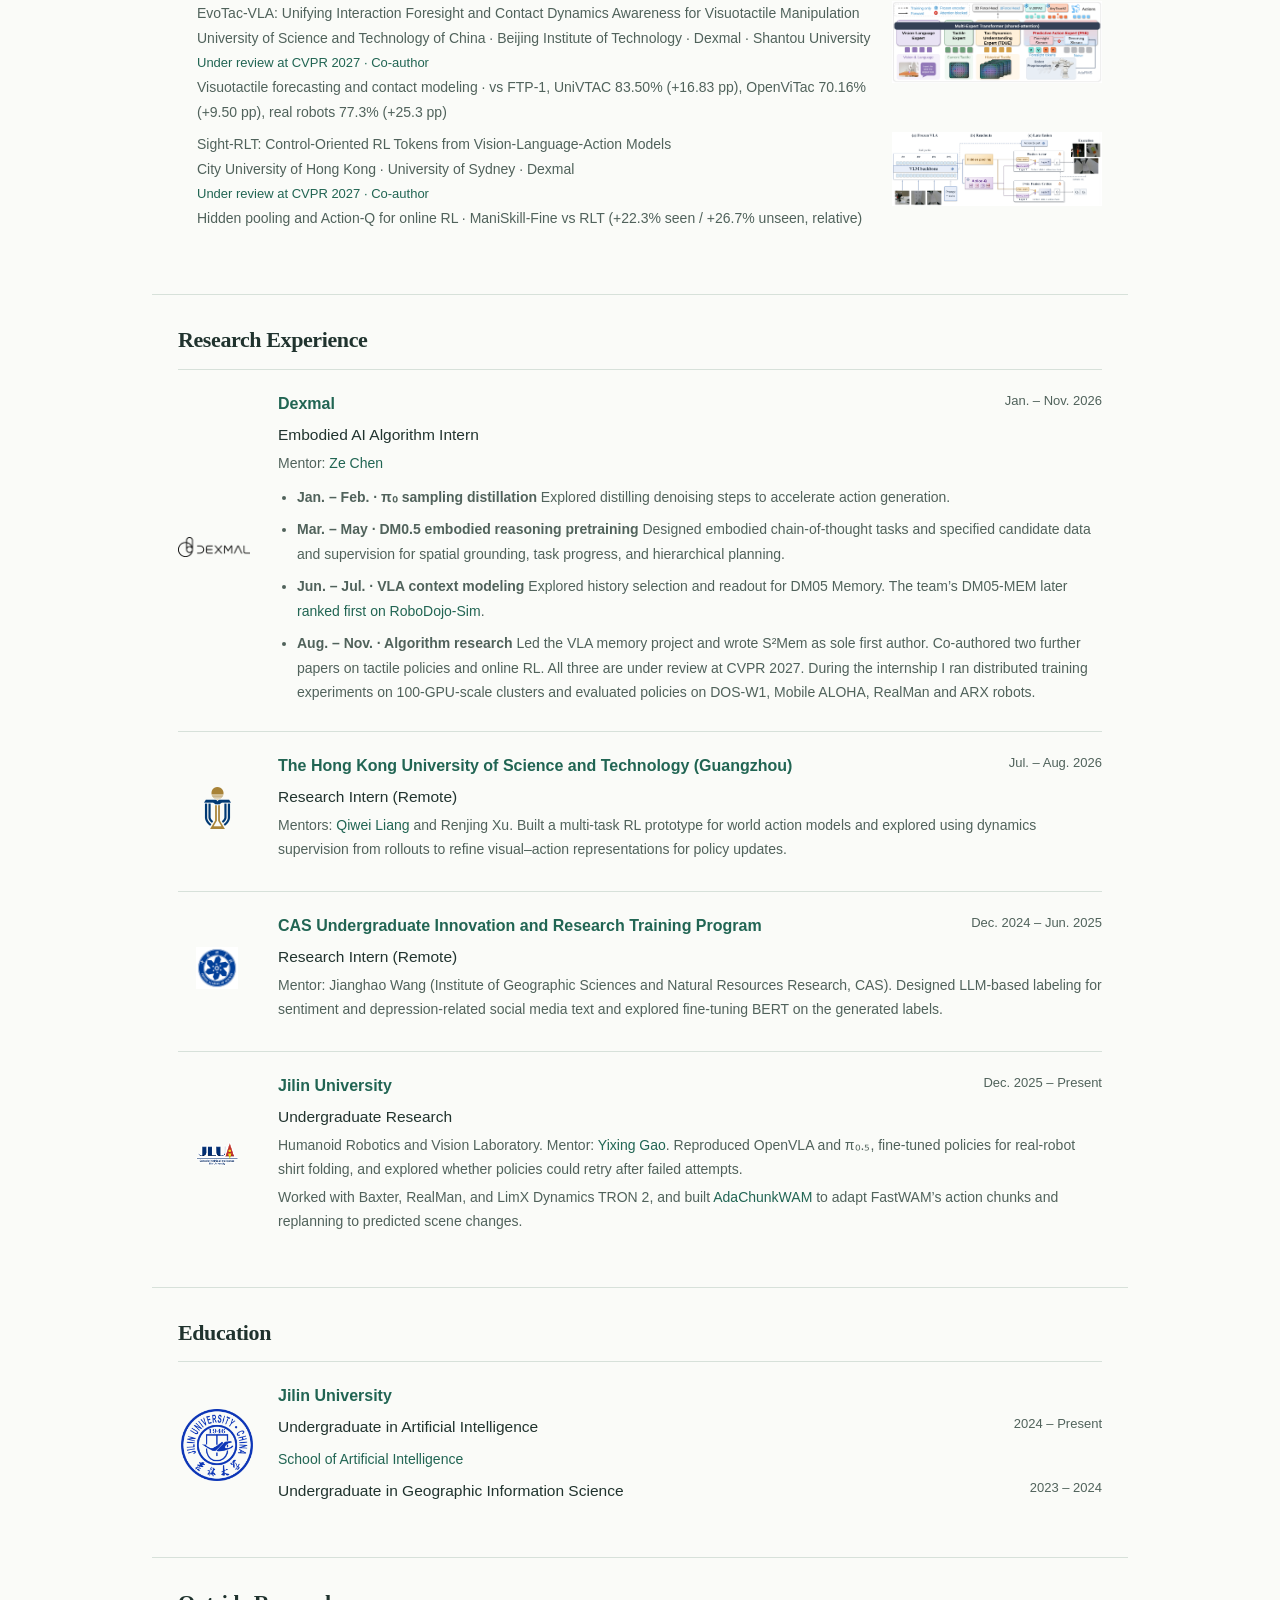
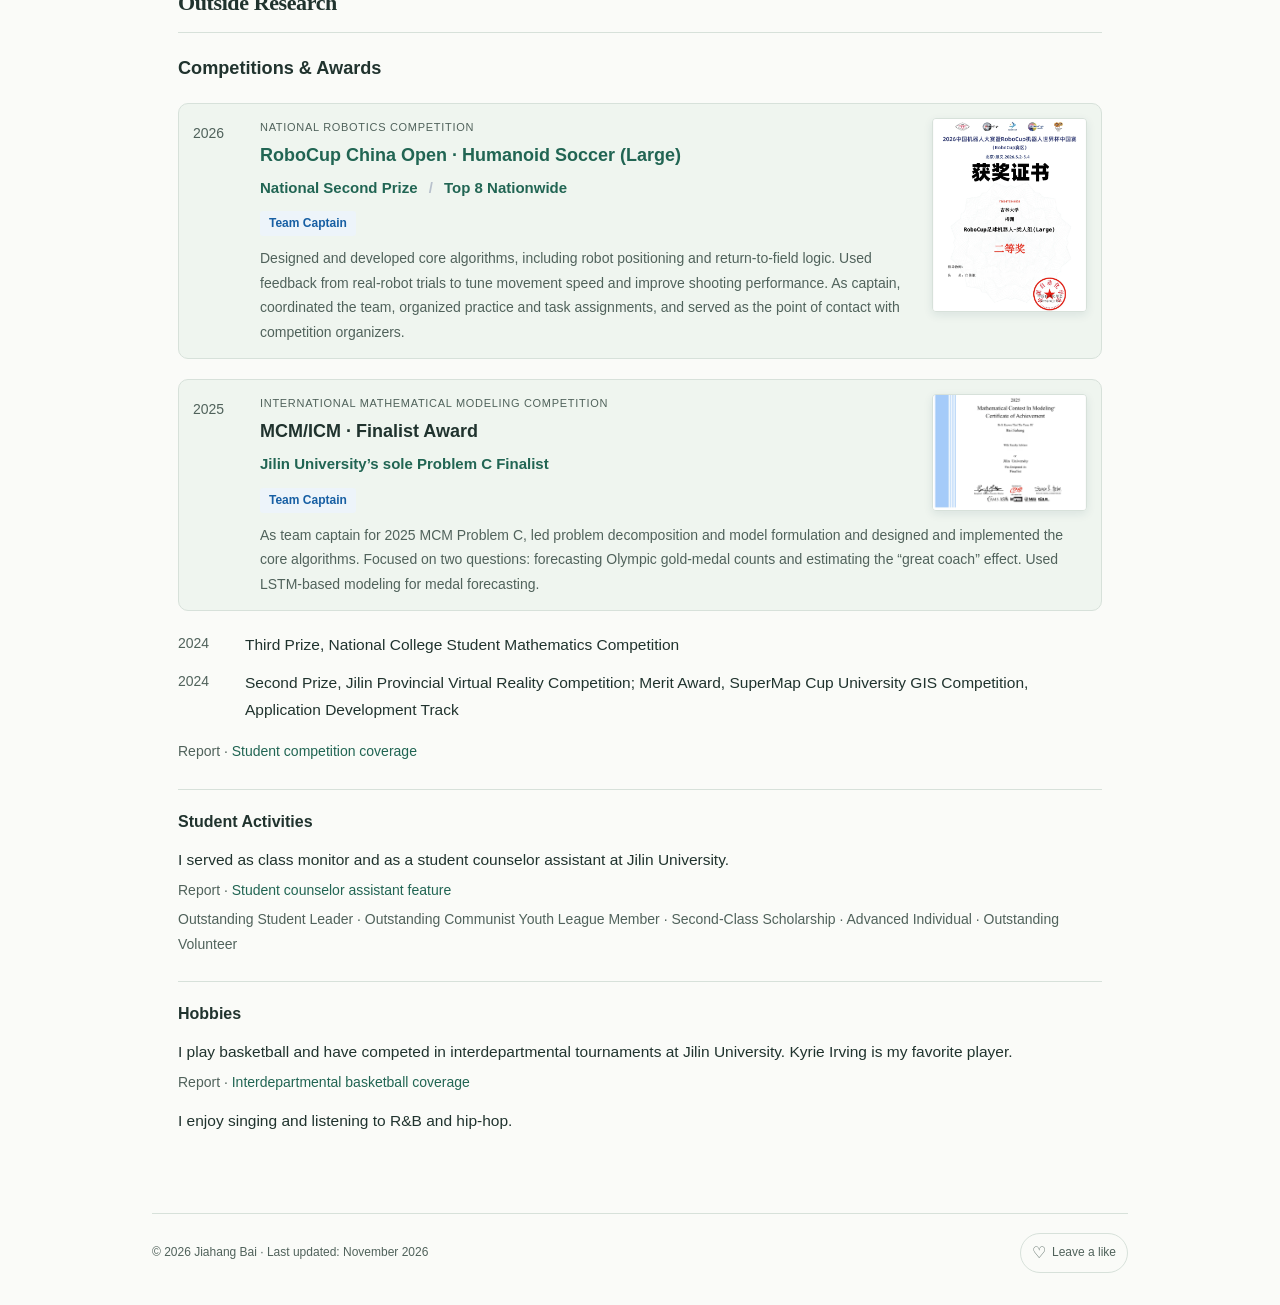
==== commit 86d76bb9: "Update bilingual research profile, paper affiliations and visual design" ====
--- a/index.html
+++ b/index.html
@@ -5,18 +5,17 @@
 <title>Jiahang Bai | Jilin University</title>
 <meta name="description" content="Jiahang Bai, undergraduate at Jilin University. Research in embodied AI, robot learning and memory in vision-language-action models.">
 <link rel="canonical" href="https://jiahangbai.github.io/">
-<link rel="stylesheet" href="site.css?v=architecture-coming-soon">
+<link rel="stylesheet" href="site.css?v=alpine-1">
 
 </head>
 <body>
 <nav aria-label="Main navigation"><div class="wrap"><a class="name" href="#about">Jiahang Bai</a><a href="#research">Interests</a><a href="#ongoing">Papers</a><a href="#experience">Experience</a><a href="#education">Education</a><a href="#honors">Competitions &amp; Awards</a><a class="language-switch" href="zh.html" hreflang="zh-CN" lang="zh-CN">简体中文</a></div></nav>
 <main class="wrap">
-<header id="about"><div><h1>Jiahang Bai <span lang="zh">白佳航</span></h1><p class="role">Undergraduate · School of Artificial Intelligence<br>Jilin University</p><p>I’m an undergraduate at Jilin University’s School of Artificial Intelligence. I work as an embodied AI algorithm intern at <a href="https://www.dexmal.com/">Dexmal</a>, where I worked on model training and real-robot experiments.</p><p>One question keeps me curious: beyond scaling data and parameters, how can we expand the context robots can use to act, from current observations to past interactions?</p><p>That question led to my first paper, <a href="#s2mem">S²Mem</a>, on how robots can retain fleeting visual cues and act on them later.</p><p>As foundation models like GPT Astra become more capable, I see a key step toward physical AI in pairing strong vision-language models with action token representations that preserve what matters for control.</p><div class="links"><a href="mailto:baijh2323@mails.jlu.edu.cn">Email</a><a href="https://github.com/JiahangBai">GitHub</a><a href="https://xhslink.cn/o/AUrNLGoAuPa" target="_blank" rel="noopener">Xiaohongshu · 北极狐</a><a href="assets/Jiahang_Bai_Research_CV.pdf?v=research-sync" target="_blank" rel="noopener">CV (PDF)</a><a href="#s2mem">Featured Work</a></div></div><div class="photo"><img class="portrait" src="assets/portrait-mountains.jpg" alt="Jiahang Bai in a mountain valley" width="190" height="190"></div></header>
+<header id="about"><div><h1>Jiahang Bai <span lang="zh">白佳航</span></h1><p class="role">Undergraduate · School of Artificial Intelligence<br>Jilin University</p><p>I joined <a href="https://www.dexmal.com/">Dexmal</a> in my second year and recently finished a year-long VLA research internship there. I designed training tasks for embodied reasoning and ran experiments on dual-arm robots. For nearly six months I worked on one question: after a robot looks inside a box and closes the lid, can what it saw still guide its next move? That question became my first paper, <a href="#s2mem">S²Mem</a>.</p><div class="links"><a href="mailto:baijh2323@mails.jlu.edu.cn">Email</a><a href="https://github.com/JiahangBai">GitHub</a><a href="https://xhslink.cn/o/AUrNLGoAuPa" target="_blank" rel="noopener">Xiaohongshu · 北极狐</a><a href="assets/Jiahang_Bai_Research_CV.pdf?v=research-sync" target="_blank" rel="noopener">CV (PDF)</a><a href="#s2mem">Featured Work</a></div></div><div class="photo"><img class="portrait" src="assets/portrait-mountains.jpg" alt="Jiahang Bai in a mountain valley" width="190" height="190"></div></header>
 <section id="research">
 <h2>Research Interests</h2>
-<p>My central question is how vision-language-action (VLA) policies can use past experience to choose what to do next. In long-horizon manipulation, the current observation often leaves out facts that matter for action, such as an object’s earlier location or whether a step has already been completed.</p>
-<article class="research"><h3>Memory and sequence modeling for VLA</h3><p>I study what to retain from a stream of visual observations and robot states, and how to retrieve it when it becomes relevant. I’m particularly interested in how a policy can retain brief events over long horizons without having to process the entire history at every step.</p></article>
-<article class="research"><h3>Representation learning for robot action</h3><p>I’m interested in representations that preserve distinctions that change the next action, such as whether a grasp succeeded or whether a failed attempt calls for a retry. Real-robot tasks let me test whether those representations improve decisions when the current view is ambiguous.</p></article>
+<article class="research"><h3>Context scaling and in-context learning</h3><p>S²Mem asked what a robot should remember. Now I’m interested in what a policy can learn from a failed grasp. As more context becomes available, can it use its last few attempts to adjust its next action at test time?</p></article>
+<article class="research"><h3>Action representation</h3><p>Two grasps can look alike even when one holds and the other slips. I’d like to train an action tokenizer on dexterous hand interactions and study which differences it encodes, and whether those tokens help a vision-language model predict the outcome of contact.</p></article>
 </section>
 <section id="ongoing">
 <h2>Selected Papers</h2>
@@ -24,34 +23,35 @@
   <div>
     <h3>S²Mem: From Sparse Cues to Decision-Relevant Memory in Vision-Language-Action Models</h3>
     <p class="details"><strong>Jiahang Bai</strong>, Leyang Wang, Zixuan Huang, Wenxuan Guo, Xutao Sun, Kaixi Ying, Xiaowen Qin, Ze Chen, Erjin Zhou, Yixing Gao</p>
-    <p class="paper-status">Under review · Sole first author · 2026</p>
+    <p class="details">Jilin University · Dexmal · Tsinghua University</p>
+    <p class="paper-status">Under review at CVPR 2027 · Sole first author</p>
     <p class="paper-description">Long-horizon manipulation often depends on fleeting visual cues, and most demonstrated actions offer little supervision for using history. As frames leave a short-term window, S²Mem uses subsequent robot motion to decide which to keep in long-term memory. An event-aligned prediction objective trains memory queries to recover frozen DINOv2 features of masked events. During action training, LoRA adapts the language model while the pretrained VLM backbone stays frozen.</p>
     <dl class="paper-metrics">
-      <div><dt>RoboTwin-MeM</dt><dd><strong>95.3%</strong><span>+20.1 pp vs. EventVLA</span></dd></div>
-      <div><dt>RMBench</dt><dd><strong>80.7%</strong><span>+12.9 pp vs. EventVLA</span></dd></div>
-      <div><dt>Mobile ALOHA</dt><dd><strong>83.33%</strong><span>+35.0 pp vs. strongest baseline</span></dd></div>
+      <div><dt>RoboTwin-MeM</dt><dd><strong>96.3%</strong><span>+21.1 pp vs. EventVLA</span></dd></div>
+      <div><dt>RMBench</dt><dd><strong>85.3%</strong><span>+17.5 pp vs. EventVLA</span></dd></div>
+      <div><dt>Real-robot mean · 2 platforms, 7 settings</dt><dd><strong>80.9%</strong><span>+41.4 pp vs. strongest baseline</span></dd></div>
     </dl>
   </div>
-  <div class="architecture-placeholder">Architecture diagram · Coming soon</div>
+  <img class="paper-architecture" src="assets/s2mem-architecture-2026.png" alt="S²Mem architecture" loading="lazy">
 </article>
 <h3 class="ongoing-title">Co-authored Papers</h3>
 <ul class="details ongoing-list">
-<li>FutureTacVLA: Unifying Interaction Foresight and Contact Dynamics Awareness for Visuotactile Manipulation<br><span class="paper-status">Under review · Co-author · 2026</span><br>Visuotactile forecasting and contact modeling · vs FTP-1, UniVTAC 83.50% (+16.84 pp), real robots 77.3% (+25.3 pp)</li>
-<li>Sight-RLT: Control-Oriented RL Tokens from Vision-Language-Action Models<br><span class="paper-status">Under review · Co-author · 2026</span><br>Frozen VLA features for online RL · ManiSkill-Fine vs RLT (+11.27 pp seen / +8.54 pp unseen)</li>
+<li><img class="coauthor-architecture" src="assets/evotac-architecture.png" alt="EvoTac-VLA architecture" loading="lazy">EvoTac-VLA: Unifying Interaction Foresight and Contact Dynamics Awareness for Visuotactile Manipulation<br><span class="details">University of Science and Technology of China · Beijing Institute of Technology · Dexmal · Shantou University</span><br><span class="paper-status">Under review at CVPR 2027 · Co-author</span><br>Visuotactile forecasting and contact modeling · vs FTP-1, UniVTAC 83.50% (+16.83 pp), OpenViTac 70.16% (+9.50 pp), real robots 77.3% (+25.3 pp)</li>
+<li><img class="coauthor-architecture" src="assets/sight-rlt-architecture.png" alt="Sight-RLT architecture" loading="lazy">Sight-RLT: Control-Oriented RL Tokens from Vision-Language-Action Models<br><span class="details">City University of Hong Kong · University of Sydney · Dexmal</span><br><span class="paper-status">Under review at CVPR 2027 · Co-author</span><br>Hidden pooling and Action-Q for online RL · ManiSkill-Fine vs RLT (+22.3% seen / +26.7% unseen, relative)</li>
 </ul>
 </section>
 
 <section id="experience"><h2>Research Experience</h2><article class="entry">
   <img class="logo" src="assets/dexmal.png" alt="Dexmal logo" loading="lazy">
   <div>
-    <div class="entry-head"><h3><a href="https://www.dexmal.com/">Dexmal</a></h3><span class="date">Jan. 2026 – Present</span></div>
+    <div class="entry-head"><h3><a href="https://www.dexmal.com/">Dexmal</a></h3><span class="date">Jan. – Nov. 2026</span></div>
     <p>Embodied AI Algorithm Intern</p>
     <p class="details">Mentor: <a href="https://openreview.net/profile?id=~Ze_Chen8">Ze Chen</a></p>
     <ul class="details internship-timeline">
       <li><strong>Jan. – Feb. · π₀ sampling distillation</strong> Explored distilling denoising steps to accelerate action generation.</li>
       <li><strong>Mar. – May · DM0.5 embodied reasoning pretraining</strong> Designed embodied chain-of-thought tasks and specified candidate data and supervision for spatial grounding, task progress, and hierarchical planning.</li>
       <li><strong>Jun. – Jul. · VLA context modeling</strong> Explored history selection and readout for DM05 Memory. The team’s DM05-MEM later <a href="https://github.com/dexmal/opendm#news">ranked first on RoboDojo-Sim</a>.</li>
-      <li><strong>Aug. – Present · Algorithm research</strong> Contributed to three papers under review on memory, tactile VLA, and online RL. Achieved SOTA among compared methods on RoboTwin-MeM (+20.1 pp vs EventVLA), RMBench (+12.9 pp vs EventVLA), UniVTAC (+16.84 pp vs FTP-1), and ManiSkill-Fine (+11.27 pp on seen and +8.54 pp on unseen initializations vs RLT). Ran real-robot evaluations on DOS-W1, Mobile ALOHA, RealMan, and ARX and supported training on 100-GPU-scale clusters.</li>
+      <li><strong>Aug. – Nov. · Algorithm research</strong> Led the VLA memory project and wrote S²Mem as sole first author. Co-authored two further papers on tactile policies and online RL. All three are under review at CVPR 2027. During the internship I ran distributed training experiments on 100-GPU-scale clusters and evaluated policies on DOS-W1, Mobile ALOHA, RealMan and ARX robots.</li>
     </ul>
   </div>
 </article>
--- a/site.css
+++ b/site.css
@@ -116,3 +116,21 @@
   display: block;
   color: var(--muted);
 }
+
+.paper-architecture{width:100%;max-width:420px;height:auto;align-self:center}.coauthor-architecture{float:right;width:210px;max-width:34%;height:auto;margin:0 0 12px 20px}.ongoing-list li{display:flow-root}@media(max-width:600px){.coauthor-architecture{width:145px;margin-left:12px}}
+
+/* An alpine palette drawn from the portrait, with quieter section boundaries. */
+:root{--ink:#20332e;--muted:#50625b;--blue:#216553;--line:#d7e1da}
+body{background:#fafbf8}
+header{background:linear-gradient(115deg,#fff 38%,#e9f2eb);border-radius:12px}
+h1,h2{font-family:Georgia,"Songti SC","Noto Serif CJK SC",serif}
+section{border:0;border-top:1px solid var(--line);border-radius:0;background:transparent}
+.featured-paper,.award-feature{background:#eff5ef}
+.paper-metrics strong{color:var(--blue);font-variant-numeric:tabular-nums}
+.links a:last-child:hover{background:#174c40}
+@media(min-width:760px){
+  #research{display:grid;grid-template-columns:1fr 1fr;gap:0 32px}
+  #research h2{grid-column:1/-1}
+  #research .research{margin:0;padding-top:8px}
+}
+@media(prefers-reduced-motion:reduce){html{scroll-behavior:auto}}
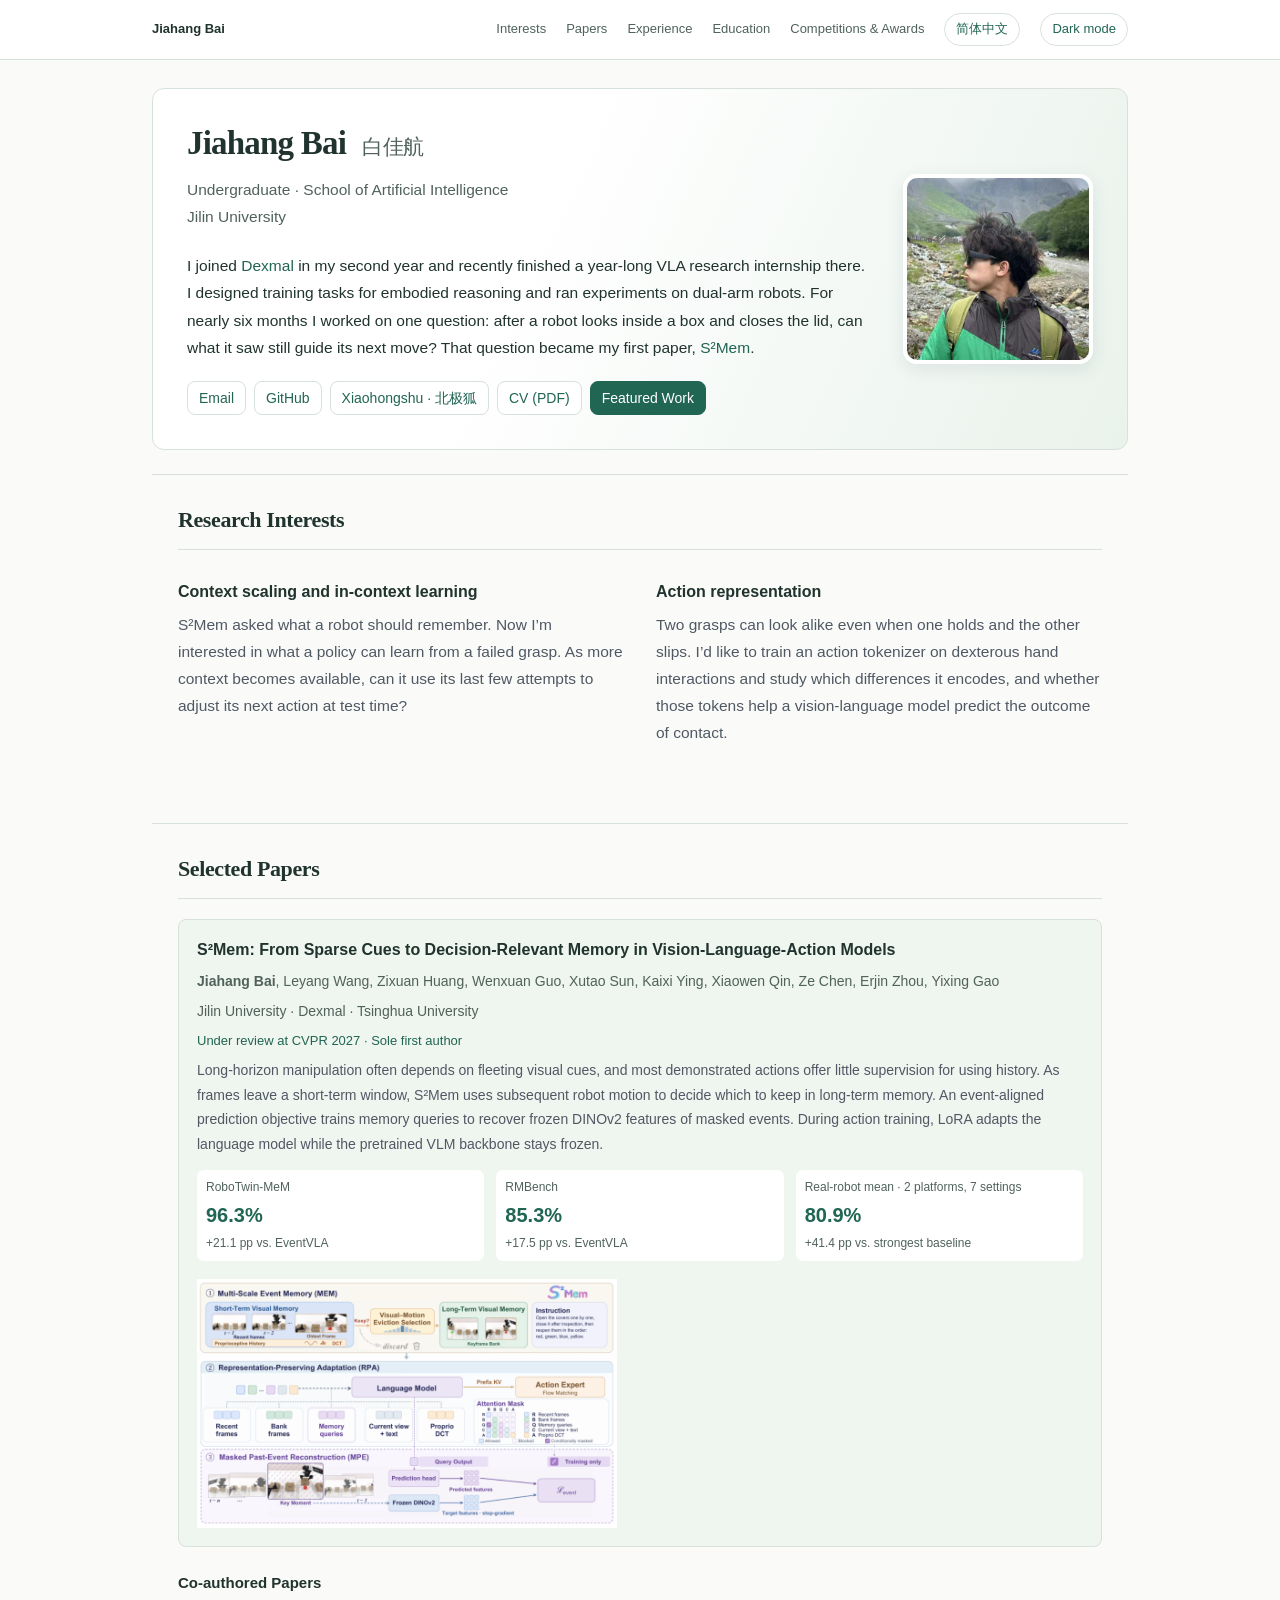
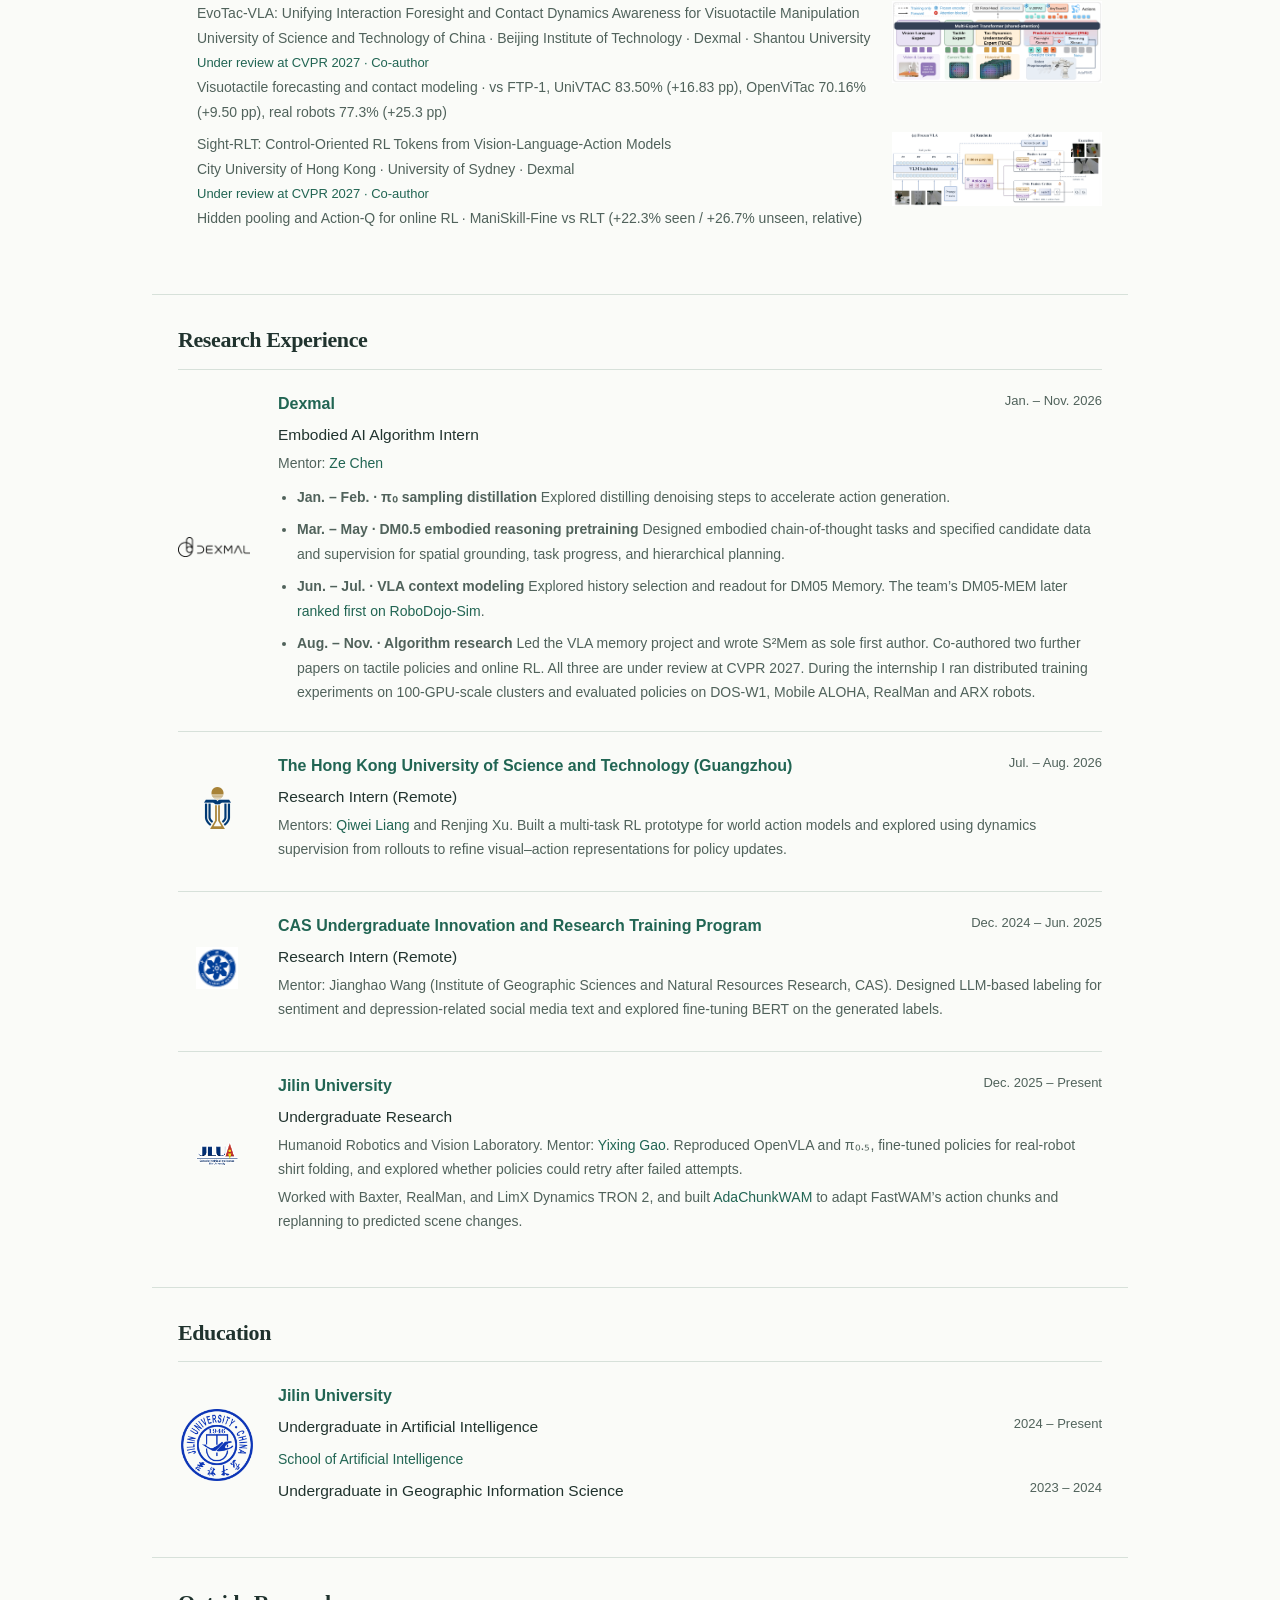
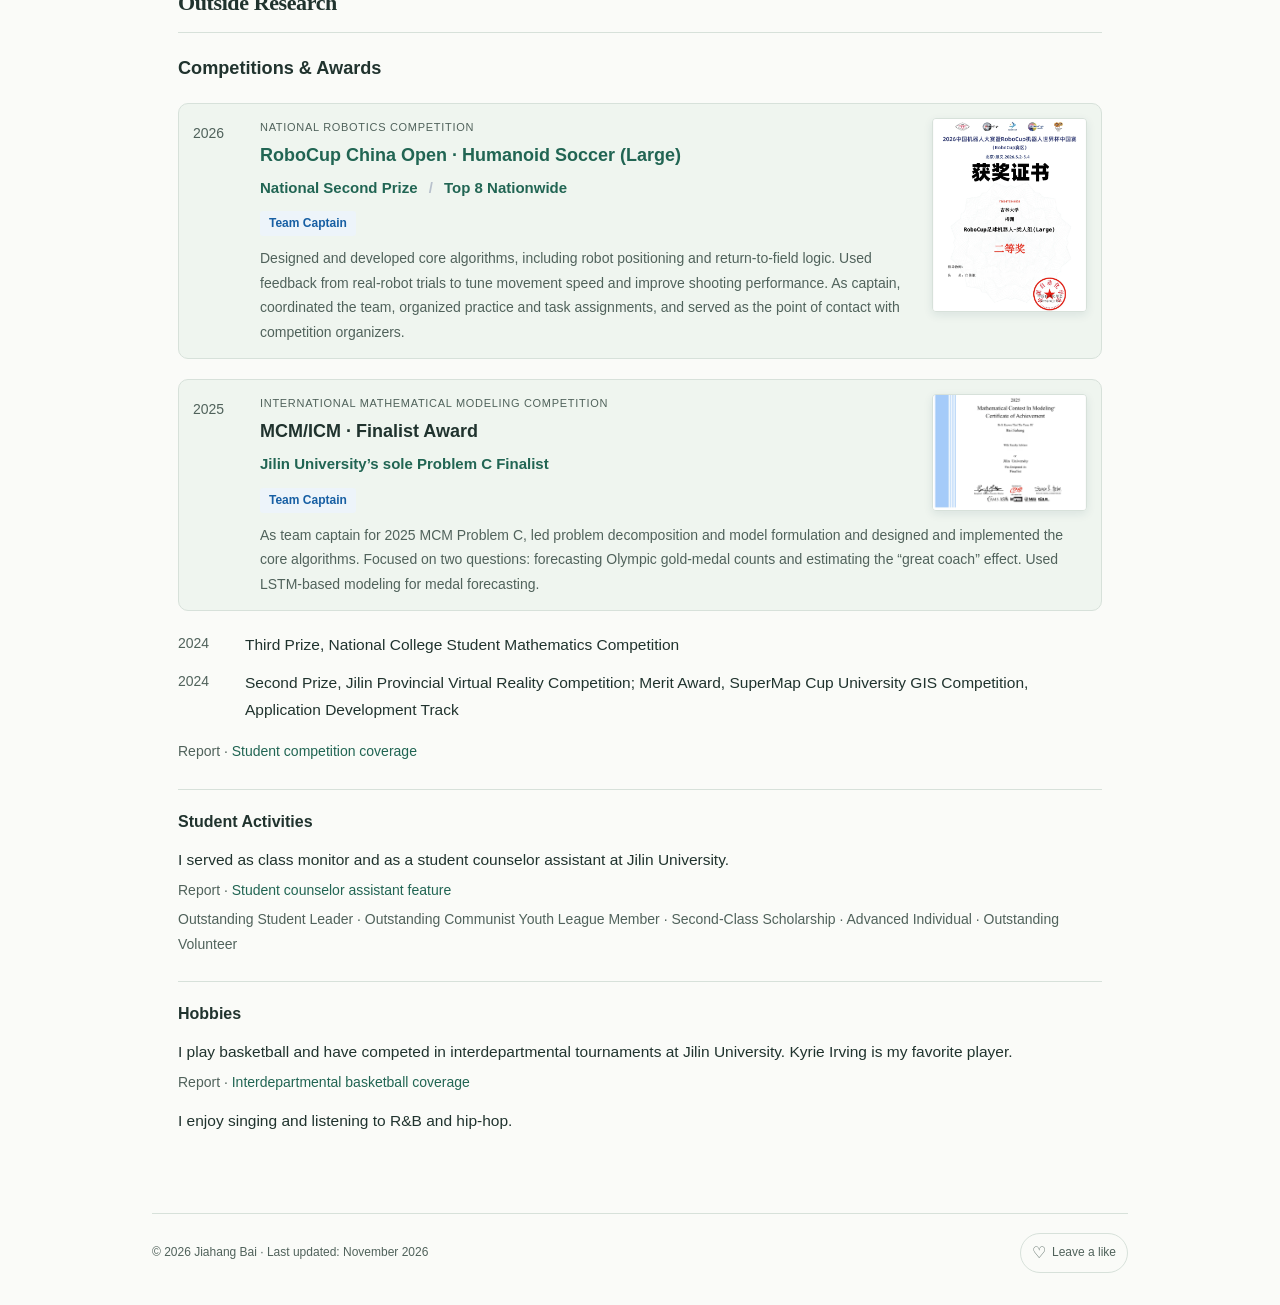
==== commit 3712968e: "Add a persistent light and dark theme to both languages" ====
--- a/index.html
+++ b/index.html
@@ -5,11 +5,12 @@
 <title>Jiahang Bai | Jilin University</title>
 <meta name="description" content="Jiahang Bai, undergraduate at Jilin University. Research in embodied AI, robot learning and memory in vision-language-action models.">
 <link rel="canonical" href="https://jiahangbai.github.io/">
-<link rel="stylesheet" href="site.css?v=alpine-1">
+<script src="theme.js"></script>
+<link rel="stylesheet" href="site.css?v=alpine-theme-1">
 
 </head>
 <body>
-<nav aria-label="Main navigation"><div class="wrap"><a class="name" href="#about">Jiahang Bai</a><a href="#research">Interests</a><a href="#ongoing">Papers</a><a href="#experience">Experience</a><a href="#education">Education</a><a href="#honors">Competitions &amp; Awards</a><a class="language-switch" href="zh.html" hreflang="zh-CN" lang="zh-CN">简体中文</a></div></nav>
+<nav aria-label="Main navigation"><div class="wrap"><a class="name" href="#about">Jiahang Bai</a><a href="#research">Interests</a><a href="#ongoing">Papers</a><a href="#experience">Experience</a><a href="#education">Education</a><a href="#honors">Competitions &amp; Awards</a><a class="language-switch" href="zh.html" hreflang="zh-CN" lang="zh-CN">简体中文</a><button hidden type="button" class="theme-switch" data-dark="Dark mode" data-light="Light mode"></button></div></nav>
 <main class="wrap">
 <header id="about"><div><h1>Jiahang Bai <span lang="zh">白佳航</span></h1><p class="role">Undergraduate · School of Artificial Intelligence<br>Jilin University</p><p>I joined <a href="https://www.dexmal.com/">Dexmal</a> in my second year and recently finished a year-long VLA research internship there. I designed training tasks for embodied reasoning and ran experiments on dual-arm robots. For nearly six months I worked on one question: after a robot looks inside a box and closes the lid, can what it saw still guide its next move? That question became my first paper, <a href="#s2mem">S²Mem</a>.</p><div class="links"><a href="mailto:baijh2323@mails.jlu.edu.cn">Email</a><a href="https://github.com/JiahangBai">GitHub</a><a href="https://xhslink.cn/o/AUrNLGoAuPa" target="_blank" rel="noopener">Xiaohongshu · 北极狐</a><a href="assets/Jiahang_Bai_Research_CV.pdf?v=research-sync" target="_blank" rel="noopener">CV (PDF)</a><a href="#s2mem">Featured Work</a></div></div><div class="photo"><img class="portrait" src="assets/portrait-mountains.jpg" alt="Jiahang Bai in a mountain valley" width="190" height="190"></div></header>
 <section id="research">
--- a/site.css
+++ b/site.css
@@ -134,3 +134,44 @@
   #research .research{margin:0;padding-top:8px}
 }
 @media(prefers-reduced-motion:reduce){html{scroll-behavior:auto}}
+
+.theme-switch {
+  font: inherit;
+  font-size: 13px;
+  line-height: inherit;
+  color: var(--blue);
+  background: transparent;
+  border: 1px solid var(--line);
+  border-radius: 999px;
+  padding: 4px 11px;
+  white-space: nowrap;
+  cursor: pointer;
+}
+.theme-switch:focus-visible { outline: 2px solid var(--blue); outline-offset: 3px }
+.theme-switch:hover { border-color: var(--blue) }
+:root[data-theme="dark"] {
+  color-scheme: dark;
+  --ink: #e5eee8;
+  --muted: #b0c1b8;
+  --blue: #92d6ba;
+  --line: #364a40;
+  --surface: #19251f;
+  --raised: #23342b;
+}
+[data-theme="dark"] body { background: #121b16 }
+[data-theme="dark"] nav,
+[data-theme="dark"] .paper-metrics > div,
+[data-theme="dark"] .links a,
+[data-theme="dark"] .like-button:not([aria-disabled="true"]):hover { background: var(--surface) }
+[data-theme="dark"] header { background: linear-gradient(115deg,var(--surface) 38%,#23392e) }
+[data-theme="dark"] .featured-paper,
+[data-theme="dark"] .award-feature,
+[data-theme="dark"] .lead-role { background: var(--raised) }
+[data-theme="dark"] .lead-role { color: var(--blue) }
+[data-theme="dark"] .research p,
+[data-theme="dark"] .paper-description { color: var(--muted) }
+[data-theme="dark"] .links a:last-child { background: var(--blue); color: #13271e }
+[data-theme="dark"] .links a:last-child:hover { background: #b2ebd2 }
+[data-theme="dark"] .logo { background: #f3f6f3; border-radius: 8px; padding: 4px }
+[data-theme="dark"] .portrait { border-color: var(--line) }
+[data-theme="dark"] .site-like[data-liked="true"] .like-heart { color: #f698b2 }
